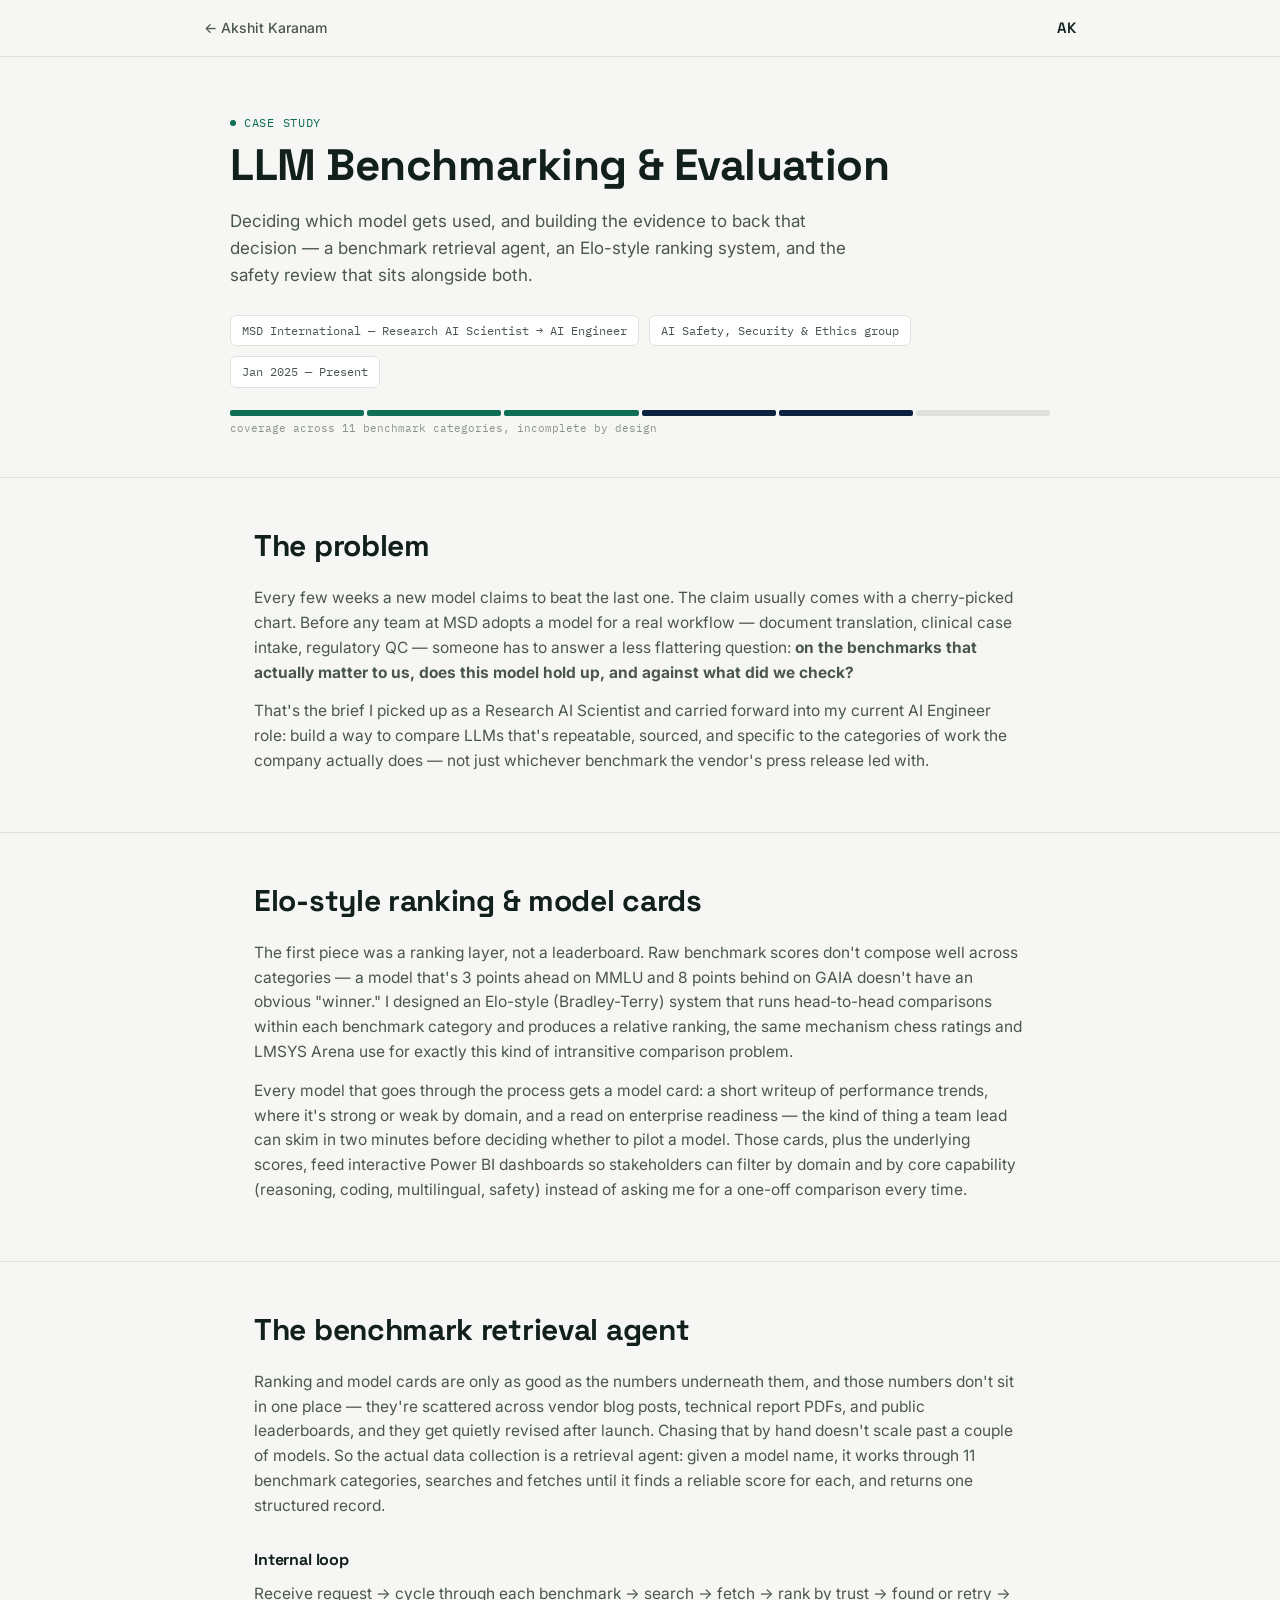
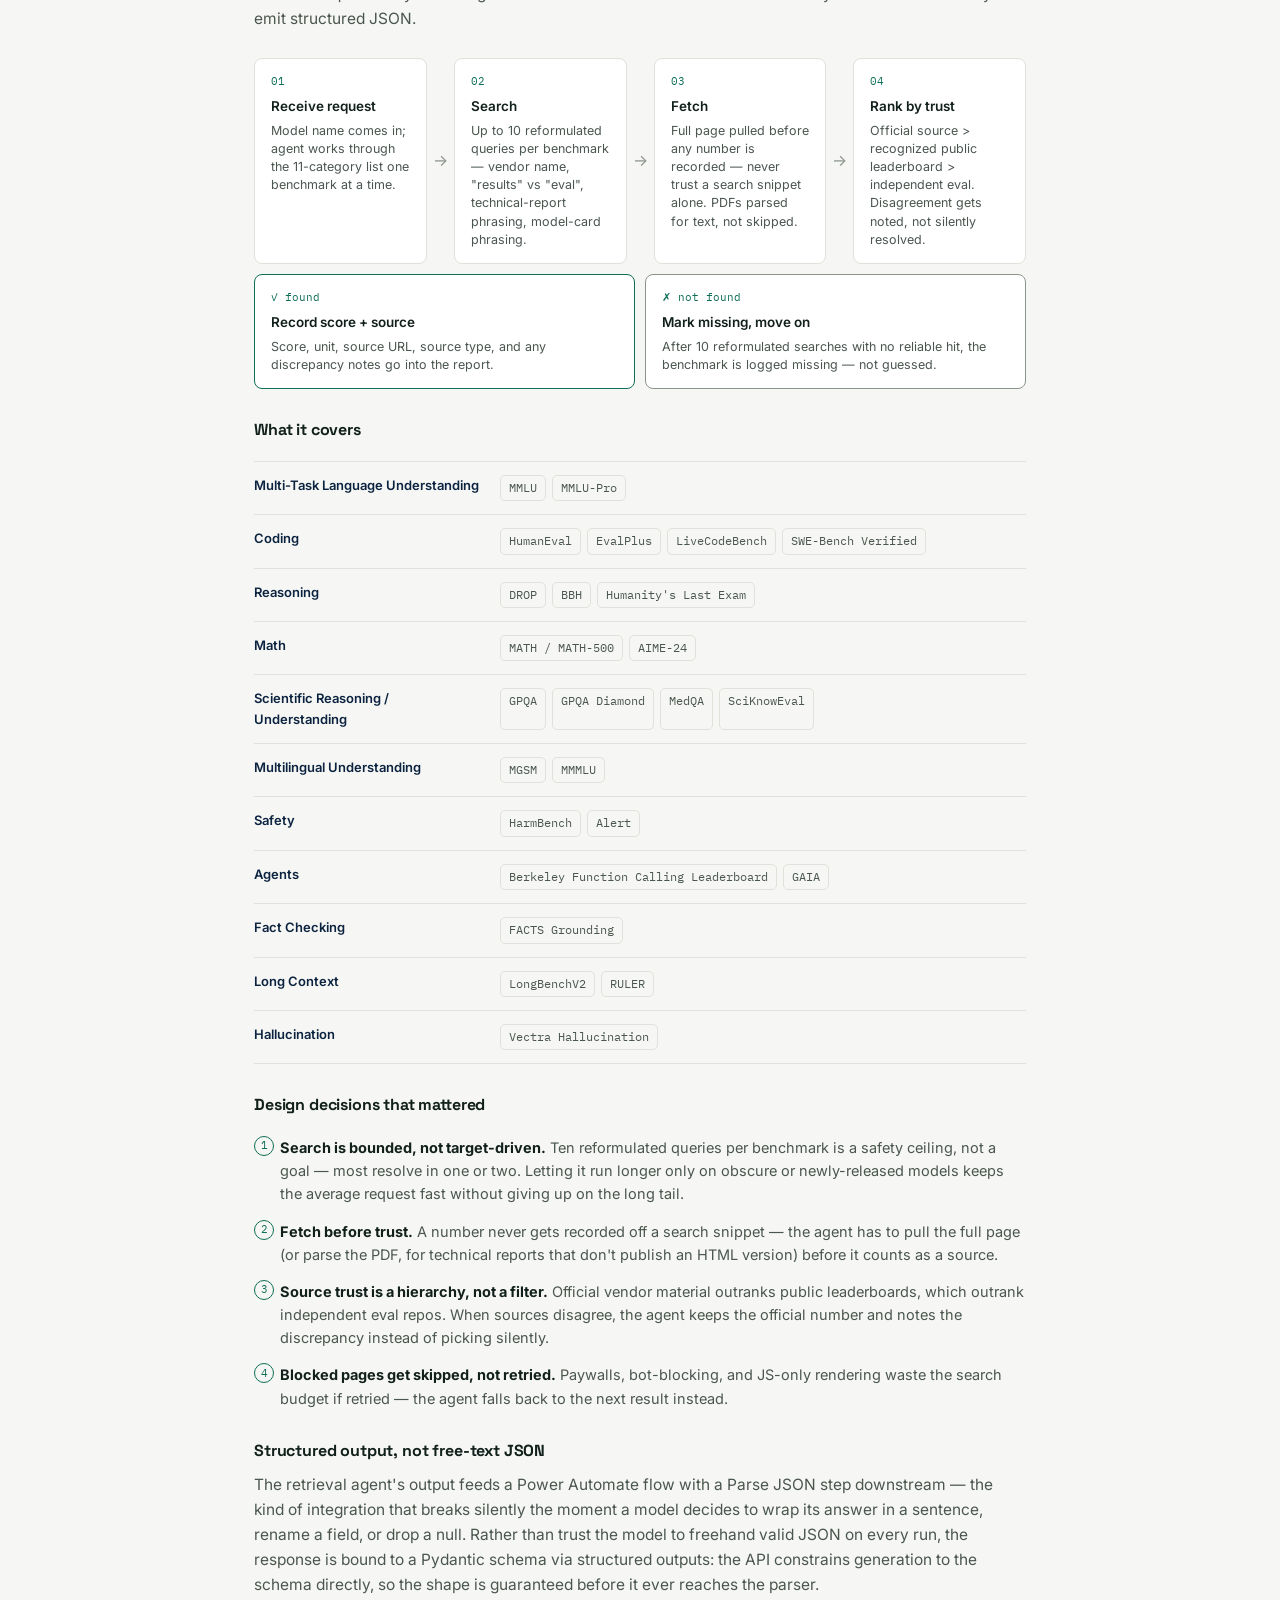
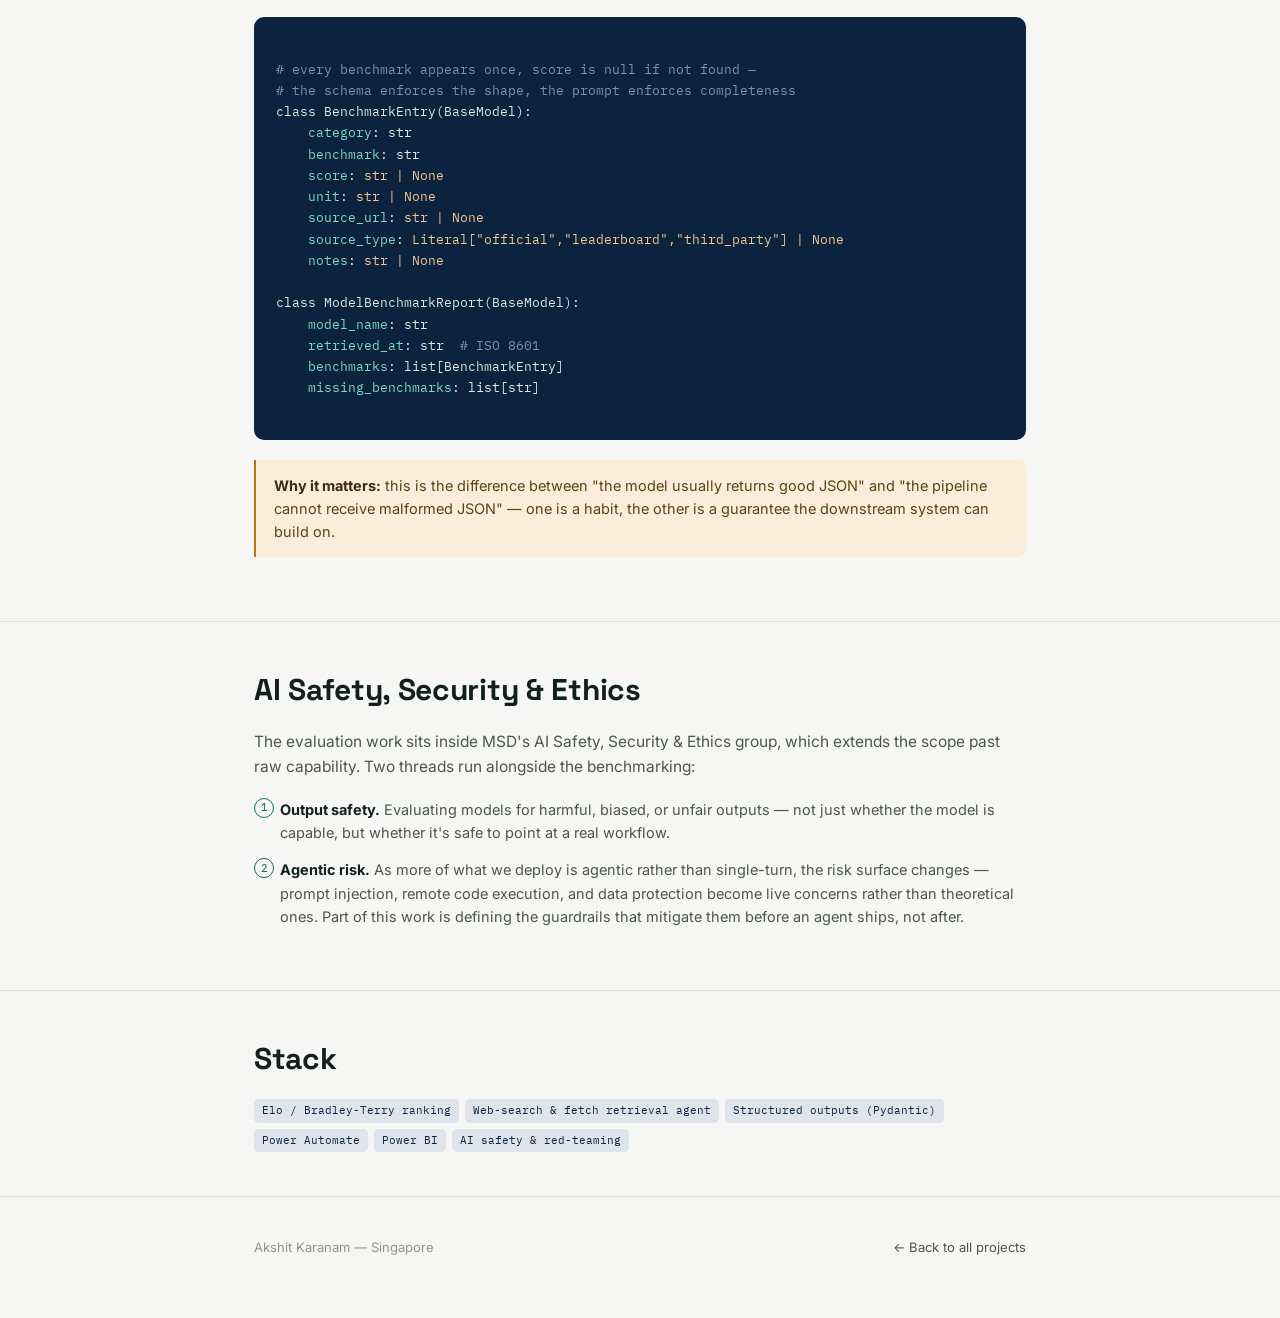
==== projects/llm-benchmarking-evaluation.html @ f37cf17a "Add portfolio site with modular CSS structure Split shared/page-specific styles into css/base.css, c" ====
<!DOCTYPE html>
<html lang="en">
<head>
<meta charset="UTF-8">
<meta name="viewport" content="width=device-width, initial-scale=1.0">
<title>LLM Benchmarking &amp; Evaluation — Akshit Karanam</title>
<link rel="preconnect" href="https://fonts.googleapis.com">
<link rel="preconnect" href="https://fonts.gstatic.com" crossorigin>
<link href="https://fonts.googleapis.com/css2?family=Space+Grotesk:wght@400;500;600;700&family=Inter:wght@400;500;600&family=IBM+Plex+Mono:wght@400;500&display=swap" rel="stylesheet">
<link rel="stylesheet" href="../css/base.css">
<link rel="stylesheet" href="../css/project.css">
</head>
<body>

<nav>
  <div class="wrap">
    <a class="back" href="../index.html#projects">← Akshit Karanam</a>
    <a class="brand" href="../index.html">AK</a>
  </div>
</nav>

<header class="hero wrap">
  <div class="kicker"><span class="dot"></span>Case Study</div>
  <h1 class="title">LLM Benchmarking &amp; Evaluation</h1>
  <p class="dek">Deciding which model gets used, and building the evidence to back that decision — a benchmark retrieval agent, an Elo-style ranking system, and the safety review that sits alongside both.</p>
  <div class="meta-row">
    <span class="chip">MSD International — Research AI Scientist → AI Engineer</span>
    <span class="chip">AI Safety, Security &amp; Ethics group</span>
    <span class="chip">Jan 2025 — Present</span>
  </div>
  <div class="cov"><span class="f-teal"></span><span class="f-teal"></span><span class="f-teal"></span><span class="f-navy"></span><span class="f-navy"></span><span></span></div>
  <div class="cov-label">coverage across 11 benchmark categories, incomplete by design</div>
</header>

<article>

<section id="problem">
  <div class="wrap">
    <h2 class="section-title">The problem</h2>
    <p class="lede">Every few weeks a new model claims to beat the last one. The claim usually comes with a cherry-picked chart. Before any team at MSD adopts a model for a real workflow — document translation, clinical case intake, regulatory QC — someone has to answer a less flattering question: <b>on the benchmarks that actually matter to us, does this model hold up, and against what did we check?</b></p>
    <p class="lede">That's the brief I picked up as a Research AI Scientist and carried forward into my current AI Engineer role: build a way to compare LLMs that's repeatable, sourced, and specific to the categories of work the company actually does — not just whichever benchmark the vendor's press release led with.</p>
  </div>
</section>

<section id="ranking">
  <div class="wrap">
    <h2 class="section-title">Elo-style ranking &amp; model cards</h2>
    <p class="lede">The first piece was a ranking layer, not a leaderboard. Raw benchmark scores don't compose well across categories — a model that's 3 points ahead on MMLU and 8 points behind on GAIA doesn't have an obvious "winner." I designed an Elo-style (Bradley-Terry) system that runs head-to-head comparisons within each benchmark category and produces a relative ranking, the same mechanism chess ratings and LMSYS Arena use for exactly this kind of intransitive comparison problem.</p>
    <p class="lede">Every model that goes through the process gets a model card: a short writeup of performance trends, where it's strong or weak by domain, and a read on enterprise readiness — the kind of thing a team lead can skim in two minutes before deciding whether to pilot a model. Those cards, plus the underlying scores, feed interactive Power BI dashboards so stakeholders can filter by domain and by core capability (reasoning, coding, multilingual, safety) instead of asking me for a one-off comparison every time.</p>
  </div>
</section>

<section id="agent">
  <div class="wrap">
    <h2 class="section-title">The benchmark retrieval agent</h2>
    <p class="lede">Ranking and model cards are only as good as the numbers underneath them, and those numbers don't sit in one place — they're scattered across vendor blog posts, technical report PDFs, and public leaderboards, and they get quietly revised after launch. Chasing that by hand doesn't scale past a couple of models. So the actual data collection is a retrieval agent: given a model name, it works through 11 benchmark categories, searches and fetches until it finds a reliable score for each, and returns one structured record.</p>

    <h3 class="sub">Internal loop</h3>
    <p class="lede" style="margin-bottom:0;">Receive request → cycle through each benchmark → search → fetch → rank by trust → found or retry → emit structured JSON.</p>
    <div class="loop">
      <div class="loop-step">
        <div class="n">01</div>
        <div class="t">Receive request</div>
        <div class="d">Model name comes in; agent works through the 11-category list one benchmark at a time.</div>
      </div>
      <div class="loop-arrow">→</div>
      <div class="loop-step">
        <div class="n">02</div>
        <div class="t">Search</div>
        <div class="d">Up to 10 reformulated queries per benchmark — vendor name, "results" vs "eval", technical-report phrasing, model-card phrasing.</div>
      </div>
      <div class="loop-arrow">→</div>
      <div class="loop-step">
        <div class="n">03</div>
        <div class="t">Fetch</div>
        <div class="d">Full page pulled before any number is recorded — never trust a search snippet alone. PDFs parsed for text, not skipped.</div>
      </div>
      <div class="loop-arrow">→</div>
      <div class="loop-step">
        <div class="n">04</div>
        <div class="t">Rank by trust</div>
        <div class="d">Official source &gt; recognized public leaderboard &gt; independent eval. Disagreement gets noted, not silently resolved.</div>
      </div>
    </div>
    <div class="loop-branch">
      <div class="loop-step branch-yes">
        <div class="n">✓ found</div>
        <div class="t">Record score + source</div>
        <div class="d">Score, unit, source URL, source type, and any discrepancy notes go into the report.</div>
      </div>
      <div class="loop-step branch-no">
        <div class="n">✗ not found</div>
        <div class="t">Mark missing, move on</div>
        <div class="d">After 10 reformulated searches with no reliable hit, the benchmark is logged missing — not guessed.</div>
      </div>
    </div>

    <h3 class="sub">What it covers</h3>
    <div class="bench-grid">
      <div class="bench-row">
        <div class="bench-cat">Multi-Task Language Understanding</div>
        <div class="bench-items"><span class="bench-tag">MMLU</span><span class="bench-tag">MMLU-Pro</span></div>
      </div>
      <div class="bench-row">
        <div class="bench-cat">Coding</div>
        <div class="bench-items"><span class="bench-tag">HumanEval</span><span class="bench-tag">EvalPlus</span><span class="bench-tag">LiveCodeBench</span><span class="bench-tag">SWE-Bench Verified</span></div>
      </div>
      <div class="bench-row">
        <div class="bench-cat">Reasoning</div>
        <div class="bench-items"><span class="bench-tag">DROP</span><span class="bench-tag">BBH</span><span class="bench-tag">Humanity's Last Exam</span></div>
      </div>
      <div class="bench-row">
        <div class="bench-cat">Math</div>
        <div class="bench-items"><span class="bench-tag">MATH / MATH-500</span><span class="bench-tag">AIME-24</span></div>
      </div>
      <div class="bench-row">
        <div class="bench-cat">Scientific Reasoning / Understanding</div>
        <div class="bench-items"><span class="bench-tag">GPQA</span><span class="bench-tag">GPQA Diamond</span><span class="bench-tag">MedQA</span><span class="bench-tag">SciKnowEval</span></div>
      </div>
      <div class="bench-row">
        <div class="bench-cat">Multilingual Understanding</div>
        <div class="bench-items"><span class="bench-tag">MGSM</span><span class="bench-tag">MMMLU</span></div>
      </div>
      <div class="bench-row">
        <div class="bench-cat">Safety</div>
        <div class="bench-items"><span class="bench-tag">HarmBench</span><span class="bench-tag">Alert</span></div>
      </div>
      <div class="bench-row">
        <div class="bench-cat">Agents</div>
        <div class="bench-items"><span class="bench-tag">Berkeley Function Calling Leaderboard</span><span class="bench-tag">GAIA</span></div>
      </div>
      <div class="bench-row">
        <div class="bench-cat">Fact Checking</div>
        <div class="bench-items"><span class="bench-tag">FACTS Grounding</span></div>
      </div>
      <div class="bench-row">
        <div class="bench-cat">Long Context</div>
        <div class="bench-items"><span class="bench-tag">LongBenchV2</span><span class="bench-tag">RULER</span></div>
      </div>
      <div class="bench-row">
        <div class="bench-cat">Hallucination</div>
        <div class="bench-items"><span class="bench-tag">Vectra Hallucination</span></div>
      </div>
    </div>

    <h3 class="sub">Design decisions that mattered</h3>
    <ol class="rule-list">
      <li data-n="1"><b>Search is bounded, not target-driven.</b> Ten reformulated queries per benchmark is a safety ceiling, not a goal — most resolve in one or two. Letting it run longer only on obscure or newly-released models keeps the average request fast without giving up on the long tail.</li>
      <li data-n="2"><b>Fetch before trust.</b> A number never gets recorded off a search snippet — the agent has to pull the full page (or parse the PDF, for technical reports that don't publish an HTML version) before it counts as a source.</li>
      <li data-n="3"><b>Source trust is a hierarchy, not a filter.</b> Official vendor material outranks public leaderboards, which outrank independent eval repos. When sources disagree, the agent keeps the official number and notes the discrepancy instead of picking silently.</li>
      <li data-n="4"><b>Blocked pages get skipped, not retried.</b> Paywalls, bot-blocking, and JS-only rendering waste the search budget if retried — the agent falls back to the next result instead.</li>
    </ol>

    <h3 class="sub">Structured output, not free-text JSON</h3>
    <p class="lede">The retrieval agent's output feeds a Power Automate flow with a Parse JSON step downstream — the kind of integration that breaks silently the moment a model decides to wrap its answer in a sentence, rename a field, or drop a null. Rather than trust the model to freehand valid JSON on every run, the response is bound to a Pydantic schema via structured outputs: the API constrains generation to the schema directly, so the shape is guaranteed before it ever reaches the parser.</p>
    <div class="code-panel">
<span class="cmt"># every benchmark appears once, score is null if not found —</span>
<span class="cmt"># the schema enforces the shape, the prompt enforces completeness</span>
class BenchmarkEntry(BaseModel):
    <span class="key">category</span>: str
    <span class="key">benchmark</span>: str
    <span class="key">score</span>: <span class="str">str | None</span>
    <span class="key">unit</span>: <span class="str">str | None</span>
    <span class="key">source_url</span>: <span class="str">str | None</span>
    <span class="key">source_type</span>: <span class="str">Literal["official","leaderboard","third_party"] | None</span>
    <span class="key">notes</span>: <span class="str">str | None</span>

class ModelBenchmarkReport(BaseModel):
    <span class="key">model_name</span>: str
    <span class="key">retrieved_at</span>: str  <span class="cmt"># ISO 8601</span>
    <span class="key">benchmarks</span>: list[BenchmarkEntry]
    <span class="key">missing_benchmarks</span>: list[str]
    </div>
    <div class="callout"><b>Why it matters:</b> this is the difference between "the model usually returns good JSON" and "the pipeline cannot receive malformed JSON" — one is a habit, the other is a guarantee the downstream system can build on.</div>
  </div>
</section>

<section id="safety">
  <div class="wrap">
    <h2 class="section-title">AI Safety, Security &amp; Ethics</h2>
    <p class="lede">The evaluation work sits inside MSD's AI Safety, Security &amp; Ethics group, which extends the scope past raw capability. Two threads run alongside the benchmarking:</p>
    <ol class="rule-list">
      <li data-n="1"><b>Output safety.</b> Evaluating models for harmful, biased, or unfair outputs — not just whether the model is capable, but whether it's safe to point at a real workflow.</li>
      <li data-n="2"><b>Agentic risk.</b> As more of what we deploy is agentic rather than single-turn, the risk surface changes — prompt injection, remote code execution, and data protection become live concerns rather than theoretical ones. Part of this work is defining the guardrails that mitigate them before an agent ships, not after.</li>
    </ol>
  </div>
</section>

<section id="stack">
  <div class="wrap">
    <h2 class="section-title">Stack</h2>
    <div class="tag-row">
      <span class="tag">Elo / Bradley-Terry ranking</span>
      <span class="tag">Web-search &amp; fetch retrieval agent</span>
      <span class="tag">Structured outputs (Pydantic)</span>
      <span class="tag">Power Automate</span>
      <span class="tag">Power BI</span>
      <span class="tag">AI safety &amp; red-teaming</span>
    </div>
  </div>
</section>

</article>

<footer>
  <div class="wrap">
    <p>Akshit Karanam — Singapore</p>
    <a href="../index.html#projects">← Back to all projects</a>
  </div>
</footer>

</body>
</html>
---- css/base.css ----
/* Design tokens + primitives shared by every page. Page-specific layout
   (hero, timeline, project sections, etc.) lives in home.css / project.css. */

:root{
  --bg:#F6F7F4;
  --surface:#FFFFFF;
  --ink:#12201C;
  --ink-soft:#4B564F;
  --ink-faint:#8B948C;
  --line:#DEE2DA;
  --teal:#0F6E56;
  --teal-dim:#E1F5EE;
  --navy:#0C2340;
  --navy-dim:#DDE4EC;
  --amber:#BA7517;
  --amber-dim:#FAEEDA;
  --coral:#D85A30;
  --radius:10px;
  --maxw:920px;
}

*{box-sizing:border-box;}
html{scroll-behavior:smooth;}
body{
  margin:0;
  background:var(--bg);
  color:var(--ink);
  font-family:'Inter',sans-serif;
  font-size:16px;
  line-height:1.6;
  -webkit-font-smoothing:antialiased;
}
a{color:var(--teal);}
h1,h2,h3{font-family:'Space Grotesk',sans-serif;margin:0;letter-spacing:-0.01em;}
.mono{font-family:'IBM Plex Mono',monospace;}
.wrap{max-width:var(--maxw);margin:0 auto;padding:0 24px;}

/* NAV (shared chrome; page-specific nav content sits in home.css/project.css) */
nav{
  position:sticky;top:0;z-index:20;
  background:rgba(246,247,244,0.88);
  backdrop-filter:blur(8px);
  border-bottom:1px solid var(--line);
}
nav .wrap{display:flex;align-items:center;justify-content:space-between;height:56px;}
nav .brand{font-family:'Space Grotesk';font-weight:600;font-size:15px;text-decoration:none;color:var(--ink);}

.chip{
  font-family:'IBM Plex Mono';font-size:12px;color:var(--ink-soft);
  border:1px solid var(--line);padding:5px 11px;border-radius:6px;background:var(--surface);
}

/* SIGNATURE: coverage bar, used on the home project cards and case-study heroes */
.cov{display:flex;gap:3px;margin:14px 0 4px;}
.cov span{height:6px;flex:1;border-radius:2px;background:var(--line);}
.cov span.f-teal{background:var(--teal);}
.cov span.f-navy{background:var(--navy);}
.cov span.f-amber{background:var(--amber);}
.cov-label{font-family:'IBM Plex Mono';font-size:11px;color:var(--ink-faint);}

.kicker{
  font-family:'IBM Plex Mono';font-size:12px;color:var(--teal);
  text-transform:uppercase;letter-spacing:0.06em;margin-bottom:10px;
  display:flex;align-items:center;gap:8px;
}
.kicker .dot{width:6px;height:6px;border-radius:50%;background:var(--teal);}

section{padding:64px 0;border-top:1px solid var(--line);scroll-margin-top:70px;}
h2.section-title{font-size:clamp(24px,3.4vw,30px);margin-bottom:28px;}

.tag-row{display:flex;flex-wrap:wrap;gap:6px;margin-top:16px;}
.tag{
  font-family:'IBM Plex Mono';font-size:11px;color:var(--navy);background:var(--navy-dim);
  padding:3px 8px;border-radius:5px;
}

footer{padding:40px 0 60px;}
footer .wrap{display:flex;justify-content:space-between;align-items:center;flex-wrap:wrap;gap:12px;}
footer p{color:var(--ink-faint);font-size:13px;margin:0;}
footer a{color:var(--ink-soft);text-decoration:none;font-size:13px;}
footer a:hover{color:var(--teal);}
---- css/project.css ----
/* Case-study pages (projects/*.html) only. Shared tokens/primitives
   (nav chrome, .cov, .kicker, .tag, section, footer) live in base.css. */

:root{ --maxw:820px; }

nav .wrap{max-width:920px;}
nav .back{
  display:inline-flex;align-items:center;gap:6px;
  color:var(--ink-soft);text-decoration:none;font-size:14px;font-weight:500;
}
nav .back:hover{color:var(--teal);}

/* HERO */
header.hero{padding:56px 0 40px;}
h1.title{font-size:clamp(30px,5vw,44px);font-weight:700;line-height:1.08;}
.dek{max-width:640px;font-size:17px;color:var(--ink-soft);margin-top:18px;}
.meta-row{display:flex;flex-wrap:wrap;gap:10px;margin-top:26px;}
.cov{margin:22px 0 4px;}

article section{padding:44px 0;}
article h2.section-title{margin-bottom:16px;}
.lede{font-size:15.5px;color:var(--ink-soft);margin:0 0 14px;}
h3.sub{font-size:16px;margin:28px 0 10px;}
h3.sub:first-child{margin-top:0;}

/* PULLQUOTE / CALLOUT */
.callout{
  border-left:2px solid var(--amber);background:var(--amber-dim);
  padding:14px 18px;border-radius:0 8px 8px 0;margin:20px 0;
  font-size:14.5px;color:#5c4213;
}
.callout b{color:#3d2c0d;}

/* LOOP DIAGRAM */
.loop{
  display:flex;flex-wrap:wrap;gap:0;align-items:stretch;margin:26px 0 8px;
}
.loop-step{
  background:var(--surface);border:1px solid var(--line);border-radius:8px;
  padding:14px 16px;flex:1 1 150px;min-width:150px;
}
.loop-step .n{
  font-family:'IBM Plex Mono';font-size:11px;color:var(--teal);margin-bottom:6px;
}
.loop-step .t{font-size:13.5px;font-weight:600;}
.loop-step .d{font-size:12.5px;color:var(--ink-soft);margin-top:4px;line-height:1.45;}
.loop-arrow{
  display:flex;align-items:center;justify-content:center;
  color:var(--ink-faint);font-size:16px;padding:0 6px;flex:0 0 auto;
}
@media (max-width:640px){
  .loop{flex-direction:column;}
  .loop-arrow{transform:rotate(90deg);padding:4px 0;}
}
.loop-branch{
  display:flex;gap:10px;margin-top:10px;
}
.loop-branch .loop-step{flex:1;}
.loop-step.branch-yes{border-color:var(--teal);}
.loop-step.branch-no{border-color:var(--ink-faint);}

/* BENCHMARK TABLE */
.bench-grid{display:grid;grid-template-columns:1fr;gap:0;margin-top:18px;border-top:1px solid var(--line);}
.bench-row{
  display:grid;grid-template-columns:230px 1fr;gap:16px;padding:13px 0;border-bottom:1px solid var(--line);
}
@media (max-width:600px){ .bench-row{grid-template-columns:1fr;gap:6px;} }
.bench-cat{font-size:13px;font-weight:600;color:var(--navy);}
.bench-items{display:flex;flex-wrap:wrap;gap:6px;}
.bench-tag{
  font-family:'IBM Plex Mono';font-size:11.5px;color:var(--ink-soft);
  background:var(--bg);border:1px solid var(--line);padding:3px 8px;border-radius:5px;
}

/* CODE PANEL */
.code-panel{
  background:var(--navy);color:#DCE8E0;border-radius:10px;padding:20px 22px;
  font-family:'IBM Plex Mono',monospace;font-size:12.5px;line-height:1.7;
  overflow-x:auto;margin:20px 0;
  white-space:pre;
}
.code-panel .cmt{color:#7C93A8;}
.code-panel .key{color:#7FD9BE;}
.code-panel .str{color:#F2C78A;}
.code-label{
  font-family:'IBM Plex Mono';font-size:11px;color:var(--ink-faint);
  text-transform:uppercase;letter-spacing:0.05em;margin-bottom:8px;
}

/* RULE LIST */
.rule-list{list-style:none;margin:18px 0;padding:0;display:flex;flex-direction:column;gap:14px;}
.rule-list li{padding-left:26px;position:relative;font-size:14.5px;color:var(--ink-soft);}
.rule-list li::before{
  content:attr(data-n);position:absolute;left:0;top:0;
  font-family:'IBM Plex Mono';font-size:11px;color:var(--teal);
  width:18px;height:18px;border:1px solid var(--teal);border-radius:50%;
  display:flex;align-items:center;justify-content:center;
}
.rule-list b{color:var(--ink);}

footer{border-top:1px solid var(--line);}
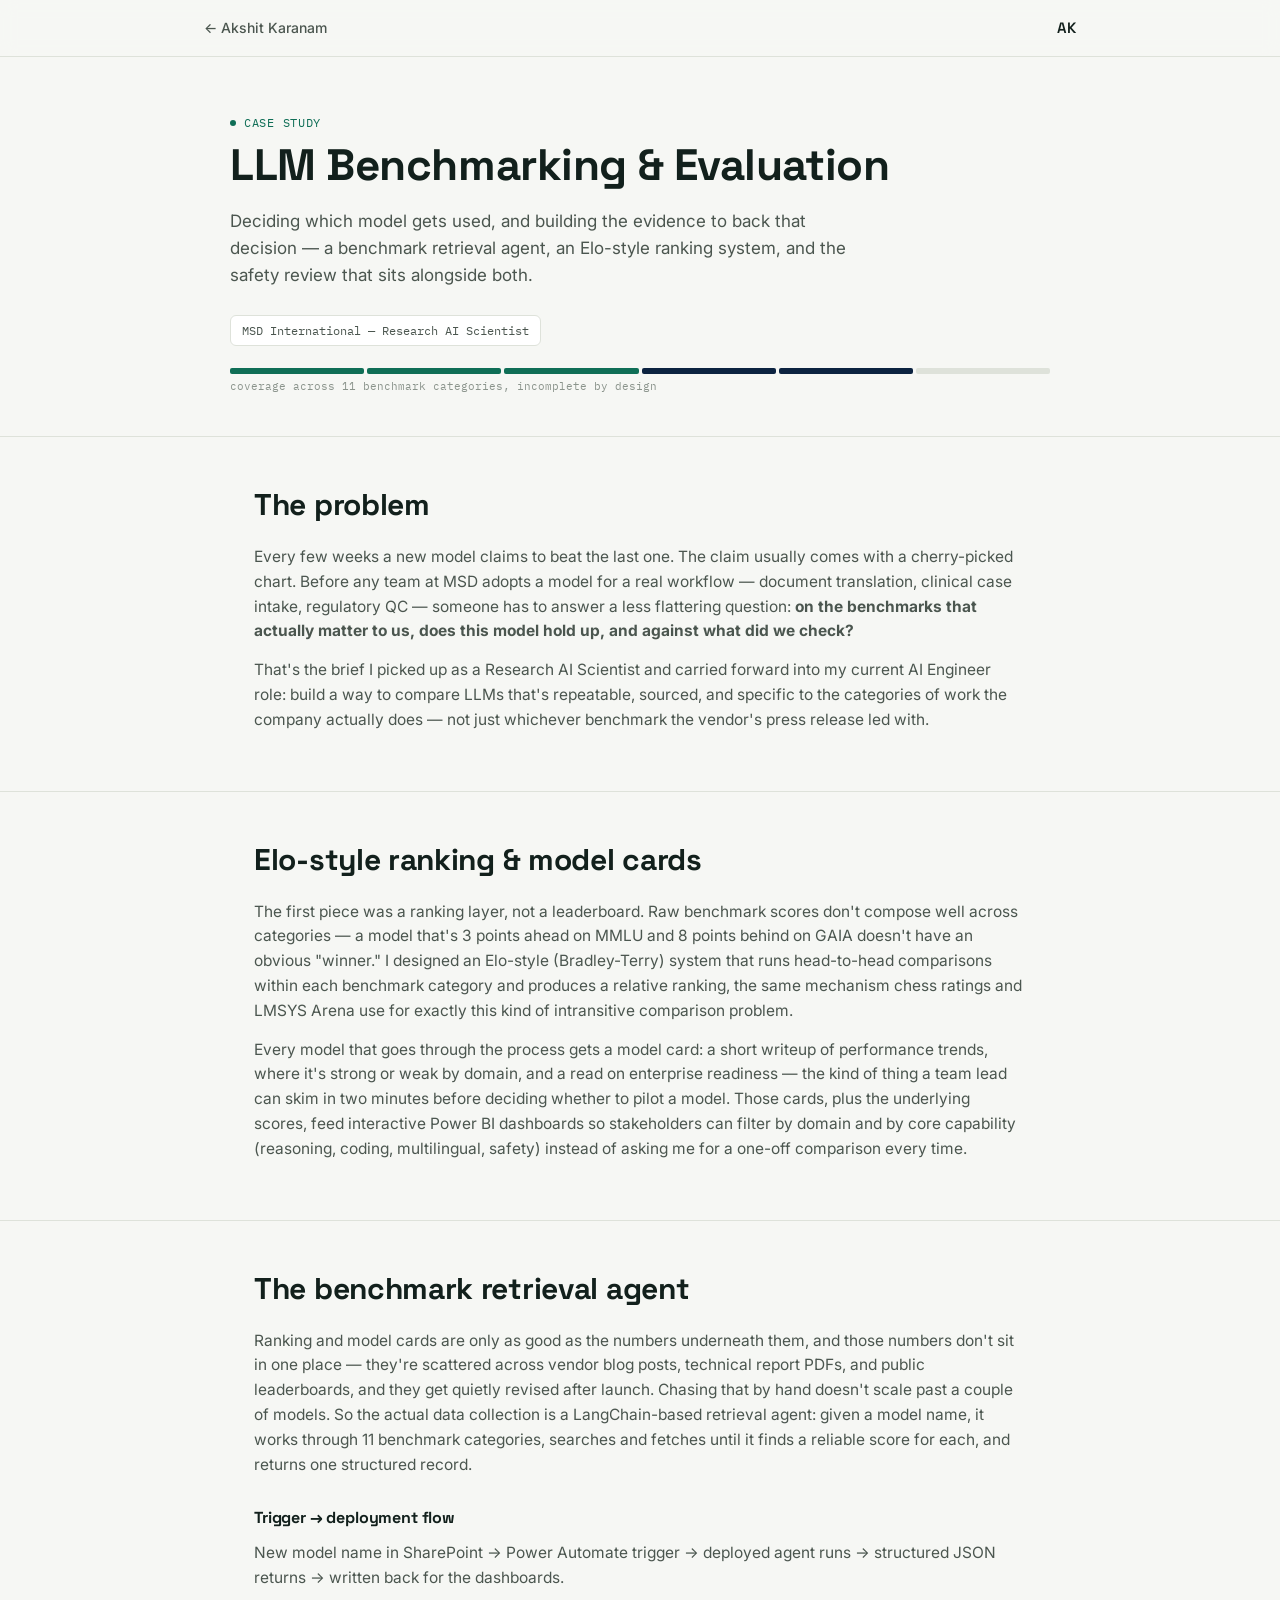
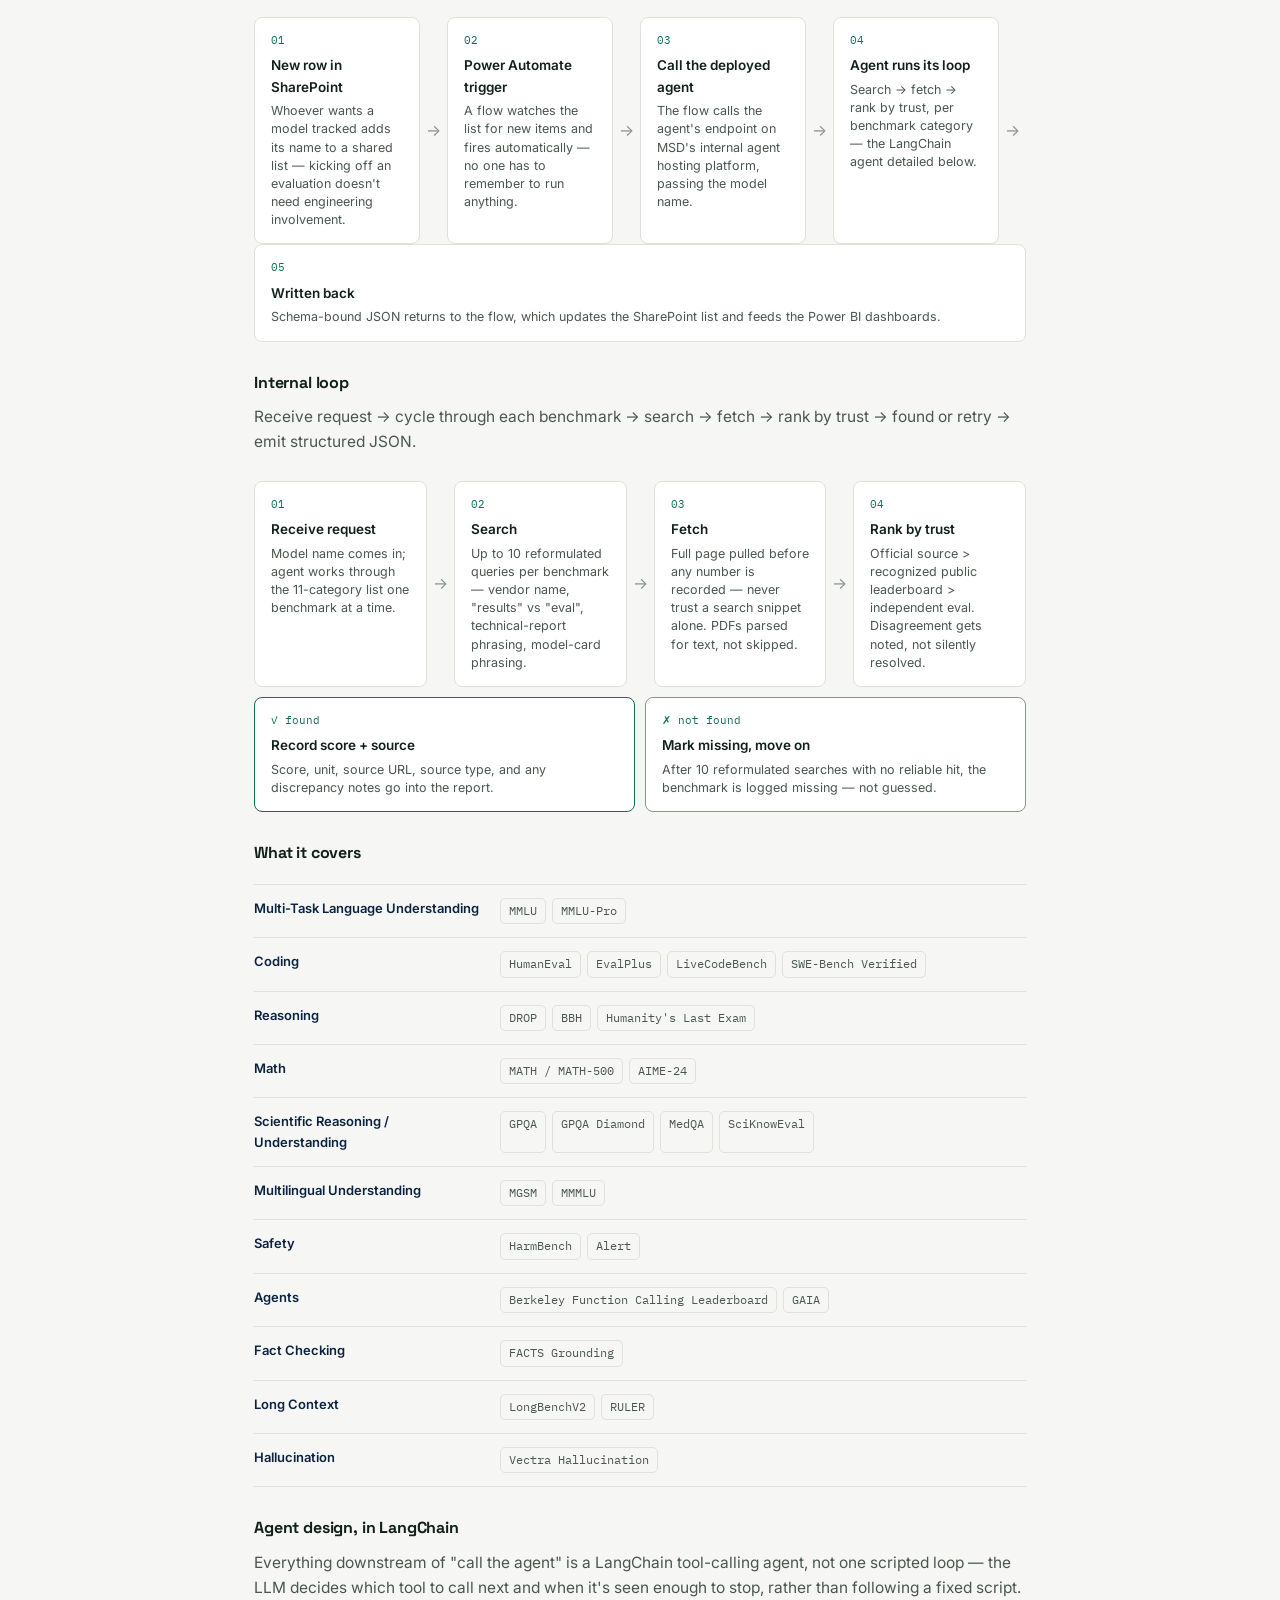
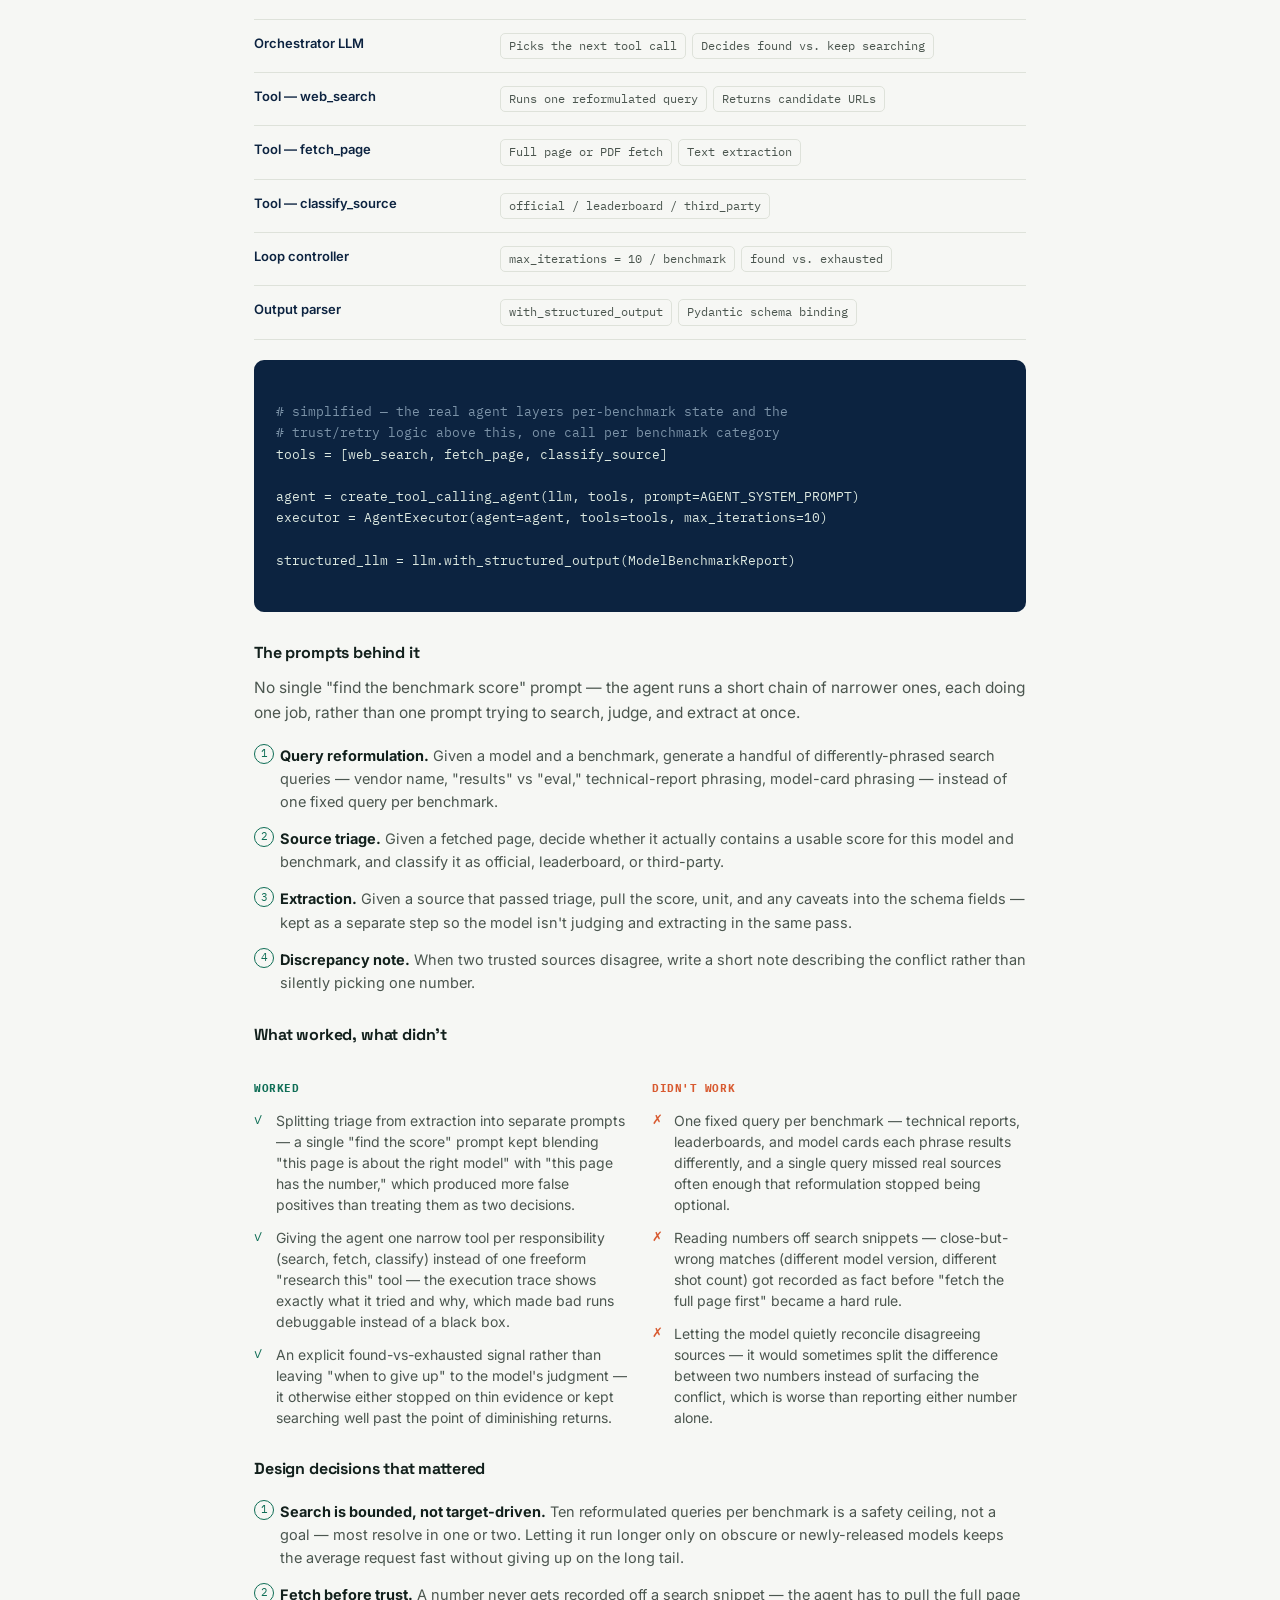
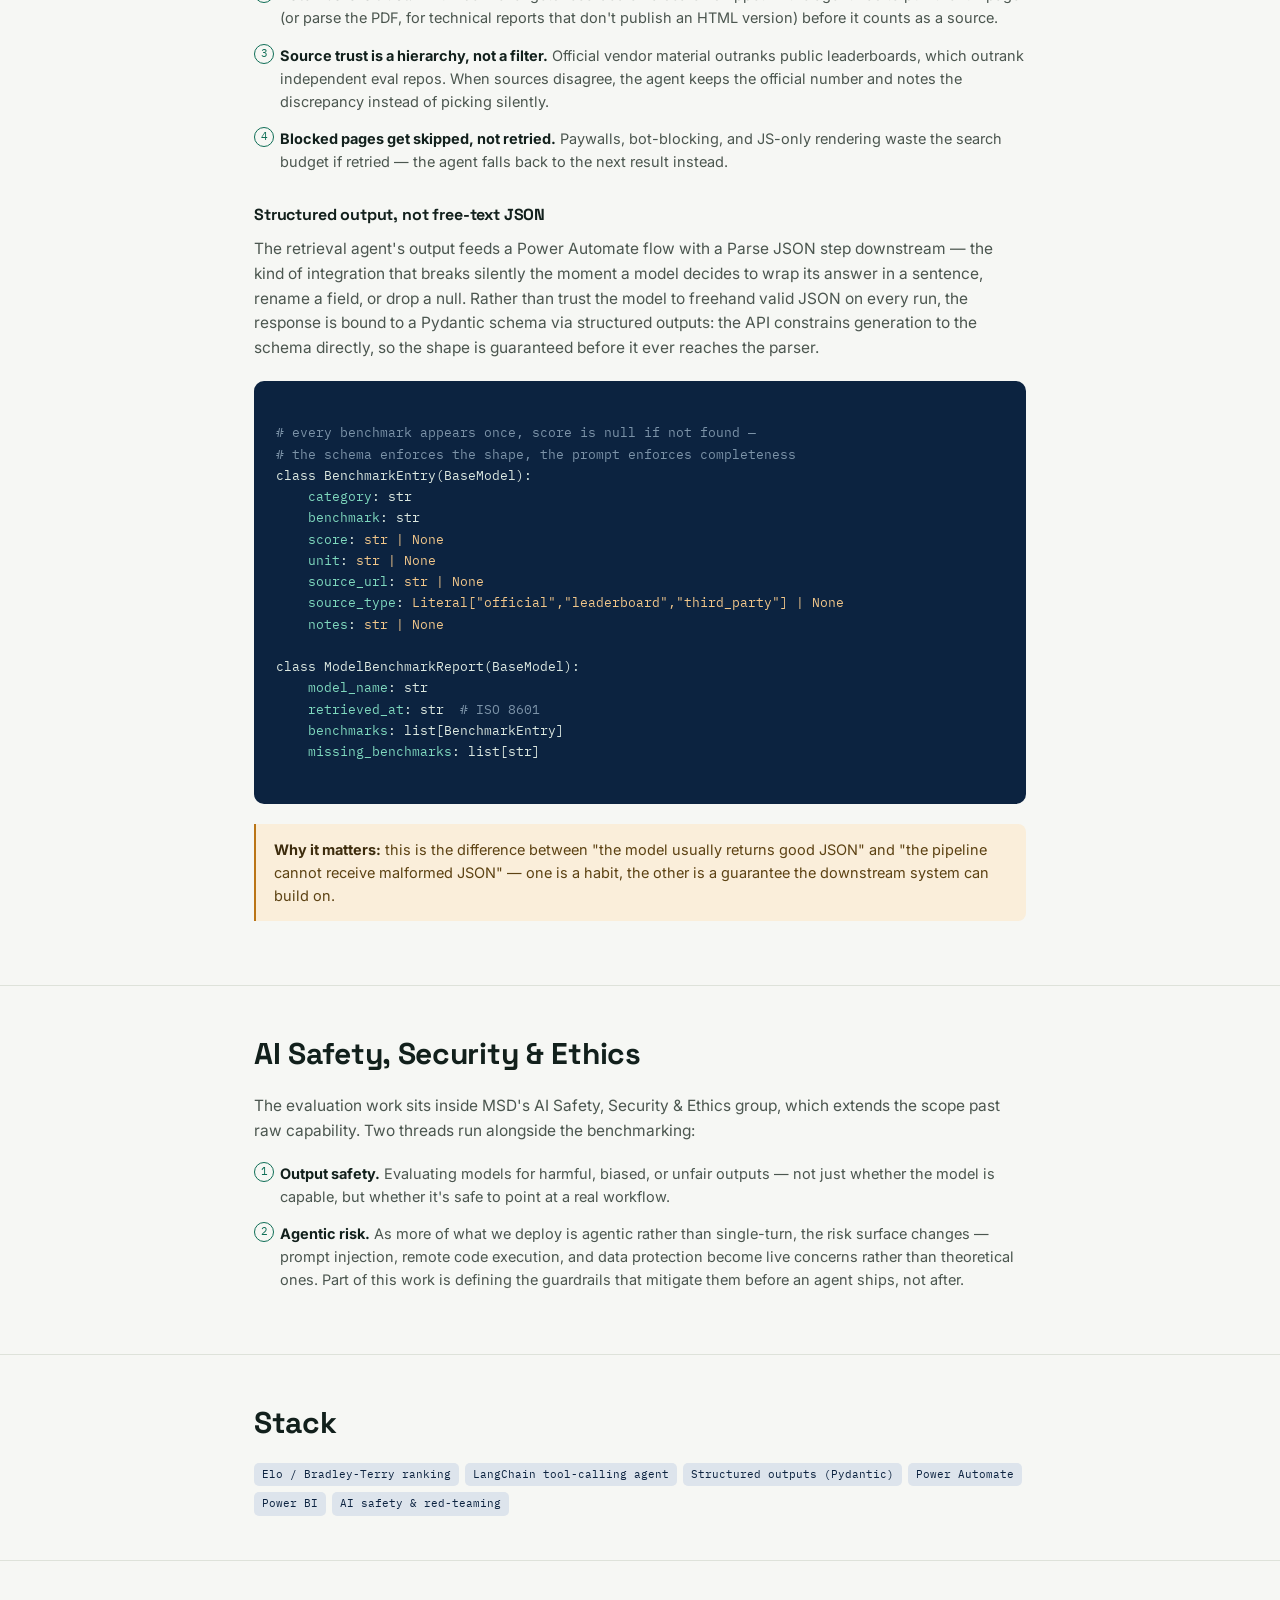
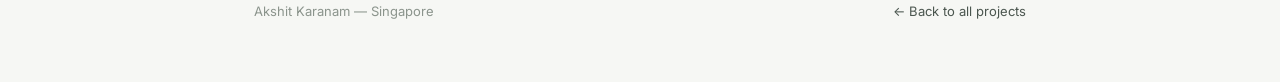
==== commit 543f69fb: "enahnced llm eval" ====
--- a/projects/llm-benchmarking-evaluation.html
+++ b/projects/llm-benchmarking-evaluation.html
@@ -24,9 +24,7 @@
   <h1 class="title">LLM Benchmarking &amp; Evaluation</h1>
   <p class="dek">Deciding which model gets used, and building the evidence to back that decision — a benchmark retrieval agent, an Elo-style ranking system, and the safety review that sits alongside both.</p>
   <div class="meta-row">
-    <span class="chip">MSD International — Research AI Scientist → AI Engineer</span>
-    <span class="chip">AI Safety, Security &amp; Ethics group</span>
-    <span class="chip">Jan 2025 — Present</span>
+    <span class="chip">MSD International — Research AI Scientist</span>
   </div>
   <div class="cov"><span class="f-teal"></span><span class="f-teal"></span><span class="f-teal"></span><span class="f-navy"></span><span class="f-navy"></span><span></span></div>
   <div class="cov-label">coverage across 11 benchmark categories, incomplete by design</div>
@@ -53,7 +51,41 @@
 <section id="agent">
   <div class="wrap">
     <h2 class="section-title">The benchmark retrieval agent</h2>
-    <p class="lede">Ranking and model cards are only as good as the numbers underneath them, and those numbers don't sit in one place — they're scattered across vendor blog posts, technical report PDFs, and public leaderboards, and they get quietly revised after launch. Chasing that by hand doesn't scale past a couple of models. So the actual data collection is a retrieval agent: given a model name, it works through 11 benchmark categories, searches and fetches until it finds a reliable score for each, and returns one structured record.</p>
+    <p class="lede">Ranking and model cards are only as good as the numbers underneath them, and those numbers don't sit in one place — they're scattered across vendor blog posts, technical report PDFs, and public leaderboards, and they get quietly revised after launch. Chasing that by hand doesn't scale past a couple of models. So the actual data collection is a LangChain-based retrieval agent: given a model name, it works through 11 benchmark categories, searches and fetches until it finds a reliable score for each, and returns one structured record.</p>
+
+    <h3 class="sub">Trigger → deployment flow</h3>
+    <p class="lede" style="margin-bottom:0;">New model name in SharePoint → Power Automate trigger → deployed agent runs → structured JSON returns → written back for the dashboards.</p>
+    <div class="loop">
+      <div class="loop-step">
+        <div class="n">01</div>
+        <div class="t">New row in SharePoint</div>
+        <div class="d">Whoever wants a model tracked adds its name to a shared list — kicking off an evaluation doesn't need engineering involvement.</div>
+      </div>
+      <div class="loop-arrow">→</div>
+      <div class="loop-step">
+        <div class="n">02</div>
+        <div class="t">Power Automate trigger</div>
+        <div class="d">A flow watches the list for new items and fires automatically — no one has to remember to run anything.</div>
+      </div>
+      <div class="loop-arrow">→</div>
+      <div class="loop-step">
+        <div class="n">03</div>
+        <div class="t">Call the deployed agent</div>
+        <div class="d">The flow calls the agent's endpoint on MSD's internal agent hosting platform, passing the model name.</div>
+      </div>
+      <div class="loop-arrow">→</div>
+      <div class="loop-step">
+        <div class="n">04</div>
+        <div class="t">Agent runs its loop</div>
+        <div class="d">Search → fetch → rank by trust, per benchmark category — the LangChain agent detailed below.</div>
+      </div>
+      <div class="loop-arrow">→</div>
+      <div class="loop-step">
+        <div class="n">05</div>
+        <div class="t">Written back</div>
+        <div class="d">Schema-bound JSON returns to the flow, which updates the SharePoint list and feeds the Power BI dashboards.</div>
+      </div>
+    </div>
 
     <h3 class="sub">Internal loop</h3>
     <p class="lede" style="margin-bottom:0;">Receive request → cycle through each benchmark → search → fetch → rank by trust → found or retry → emit structured JSON.</p>
@@ -140,6 +172,74 @@
       <div class="bench-row">
         <div class="bench-cat">Hallucination</div>
         <div class="bench-items"><span class="bench-tag">Vectra Hallucination</span></div>
+      </div>
+    </div>
+
+    <h3 class="sub">Agent design, in LangChain</h3>
+    <p class="lede">Everything downstream of "call the agent" is a LangChain tool-calling agent, not one scripted loop — the LLM decides which tool to call next and when it's seen enough to stop, rather than following a fixed script.</p>
+    <div class="bench-grid">
+      <div class="bench-row">
+        <div class="bench-cat">Orchestrator LLM</div>
+        <div class="bench-items"><span class="bench-tag">Picks the next tool call</span><span class="bench-tag">Decides found vs. keep searching</span></div>
+      </div>
+      <div class="bench-row">
+        <div class="bench-cat">Tool — web_search</div>
+        <div class="bench-items"><span class="bench-tag">Runs one reformulated query</span><span class="bench-tag">Returns candidate URLs</span></div>
+      </div>
+      <div class="bench-row">
+        <div class="bench-cat">Tool — fetch_page</div>
+        <div class="bench-items"><span class="bench-tag">Full page or PDF fetch</span><span class="bench-tag">Text extraction</span></div>
+      </div>
+      <div class="bench-row">
+        <div class="bench-cat">Tool — classify_source</div>
+        <div class="bench-items"><span class="bench-tag">official / leaderboard / third_party</span></div>
+      </div>
+      <div class="bench-row">
+        <div class="bench-cat">Loop controller</div>
+        <div class="bench-items"><span class="bench-tag">max_iterations = 10 / benchmark</span><span class="bench-tag">found vs. exhausted</span></div>
+      </div>
+      <div class="bench-row">
+        <div class="bench-cat">Output parser</div>
+        <div class="bench-items"><span class="bench-tag">with_structured_output</span><span class="bench-tag">Pydantic schema binding</span></div>
+      </div>
+    </div>
+    <div class="code-panel">
+<span class="cmt"># simplified — the real agent layers per-benchmark state and the</span>
+<span class="cmt"># trust/retry logic above this, one call per benchmark category</span>
+tools = [web_search, fetch_page, classify_source]
+
+agent = create_tool_calling_agent(llm, tools, prompt=AGENT_SYSTEM_PROMPT)
+executor = AgentExecutor(agent=agent, tools=tools, max_iterations=10)
+
+structured_llm = llm.with_structured_output(ModelBenchmarkReport)
+    </div>
+
+    <h3 class="sub">The prompts behind it</h3>
+    <p class="lede">No single "find the benchmark score" prompt — the agent runs a short chain of narrower ones, each doing one job, rather than one prompt trying to search, judge, and extract at once.</p>
+    <ol class="rule-list">
+      <li data-n="1"><b>Query reformulation.</b> Given a model and a benchmark, generate a handful of differently-phrased search queries — vendor name, "results" vs "eval," technical-report phrasing, model-card phrasing — instead of one fixed query per benchmark.</li>
+      <li data-n="2"><b>Source triage.</b> Given a fetched page, decide whether it actually contains a usable score for this model and benchmark, and classify it as official, leaderboard, or third-party.</li>
+      <li data-n="3"><b>Extraction.</b> Given a source that passed triage, pull the score, unit, and any caveats into the schema fields — kept as a separate step so the model isn't judging and extracting in the same pass.</li>
+      <li data-n="4"><b>Discrepancy note.</b> When two trusted sources disagree, write a short note describing the conflict rather than silently picking one number.</li>
+    </ol>
+
+    <h3 class="sub">What worked, what didn't</h3>
+    <div class="verdict-cols">
+      <div class="verdict-col worked">
+        <h4>Worked</h4>
+        <ul class="verdict-list">
+          <li>Splitting triage from extraction into separate prompts — a single "find the score" prompt kept blending "this page is about the right model" with "this page has the number," which produced more false positives than treating them as two decisions.</li>
+          <li>Giving the agent one narrow tool per responsibility (search, fetch, classify) instead of one freeform "research this" tool — the execution trace shows exactly what it tried and why, which made bad runs debuggable instead of a black box.</li>
+          <li>An explicit found-vs-exhausted signal rather than leaving "when to give up" to the model's judgment — it otherwise either stopped on thin evidence or kept searching well past the point of diminishing returns.</li>
+        </ul>
+      </div>
+      <div class="verdict-col didnt">
+        <h4>Didn't work</h4>
+        <ul class="verdict-list">
+          <li>One fixed query per benchmark — technical reports, leaderboards, and model cards each phrase results differently, and a single query missed real sources often enough that reformulation stopped being optional.</li>
+          <li>Reading numbers off search snippets — close-but-wrong matches (different model version, different shot count) got recorded as fact before "fetch the full page first" became a hard rule.</li>
+          <li>Letting the model quietly reconcile disagreeing sources — it would sometimes split the difference between two numbers instead of surfacing the conflict, which is worse than reporting either number alone.</li>
+        </ul>
       </div>
     </div>
 
@@ -191,7 +291,7 @@
     <h2 class="section-title">Stack</h2>
     <div class="tag-row">
       <span class="tag">Elo / Bradley-Terry ranking</span>
-      <span class="tag">Web-search &amp; fetch retrieval agent</span>
+      <span class="tag">LangChain tool-calling agent</span>
       <span class="tag">Structured outputs (Pydantic)</span>
       <span class="tag">Power Automate</span>
       <span class="tag">Power BI</span>
--- a/css/project.css
+++ b/css/project.css
@@ -98,4 +98,19 @@
 }
 .rule-list b{color:var(--ink);}
 
+/* WORKED / DIDN'T-WORK COMPARISON */
+.verdict-cols{display:grid;grid-template-columns:1fr 1fr;gap:24px;margin-top:18px;}
+@media (max-width:640px){ .verdict-cols{grid-template-columns:1fr;} }
+.verdict-col h4{
+  font-family:'IBM Plex Mono';font-size:11px;text-transform:uppercase;letter-spacing:0.05em;
+  margin-bottom:12px;
+}
+.verdict-col.worked h4{color:var(--teal);}
+.verdict-col.didnt h4{color:var(--coral);}
+.verdict-list{list-style:none;margin:0;padding:0;display:flex;flex-direction:column;gap:12px;}
+.verdict-list li{padding-left:22px;position:relative;font-size:14px;color:var(--ink-soft);line-height:1.5;}
+.verdict-list li::before{position:absolute;left:0;top:0;font-family:'IBM Plex Mono';font-size:13px;}
+.verdict-col.worked .verdict-list li::before{content:'✓';color:var(--teal);}
+.verdict-col.didnt .verdict-list li::before{content:'✗';color:var(--coral);}
+
 footer{border-top:1px solid var(--line);}
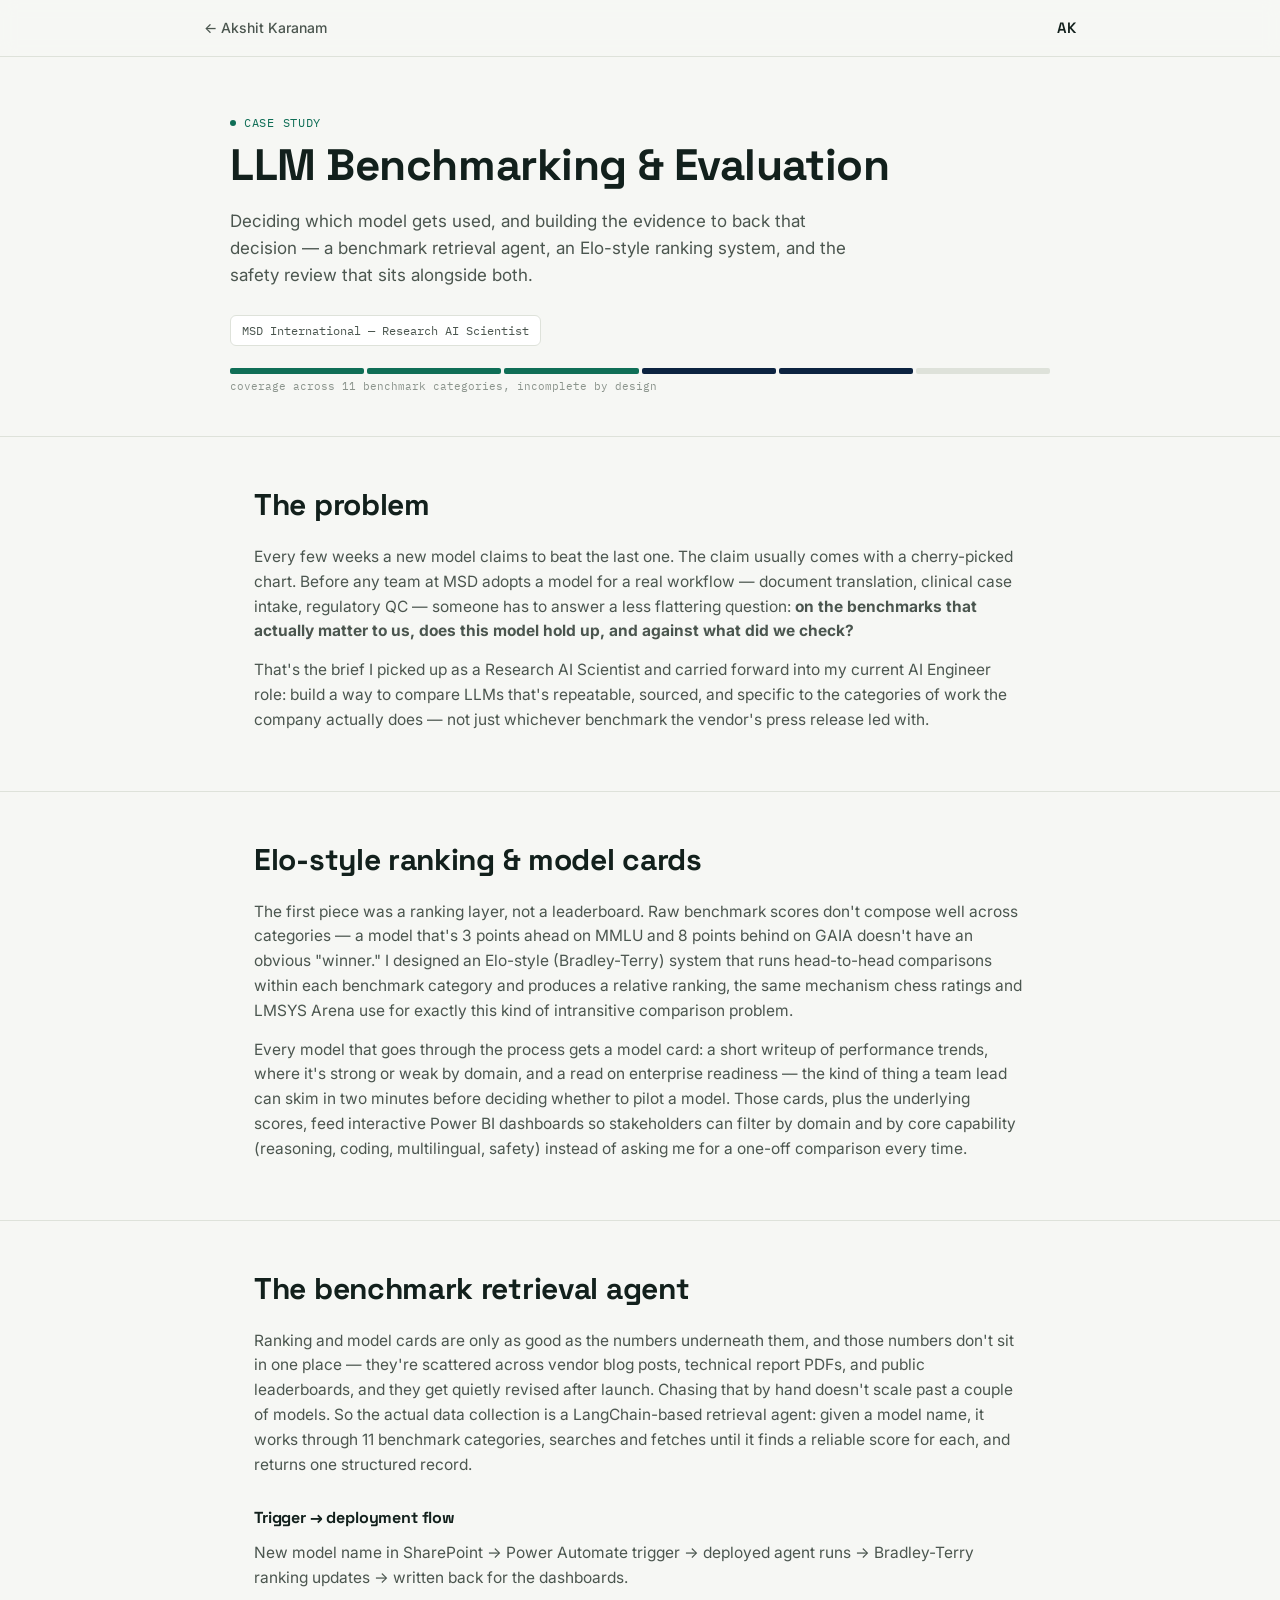
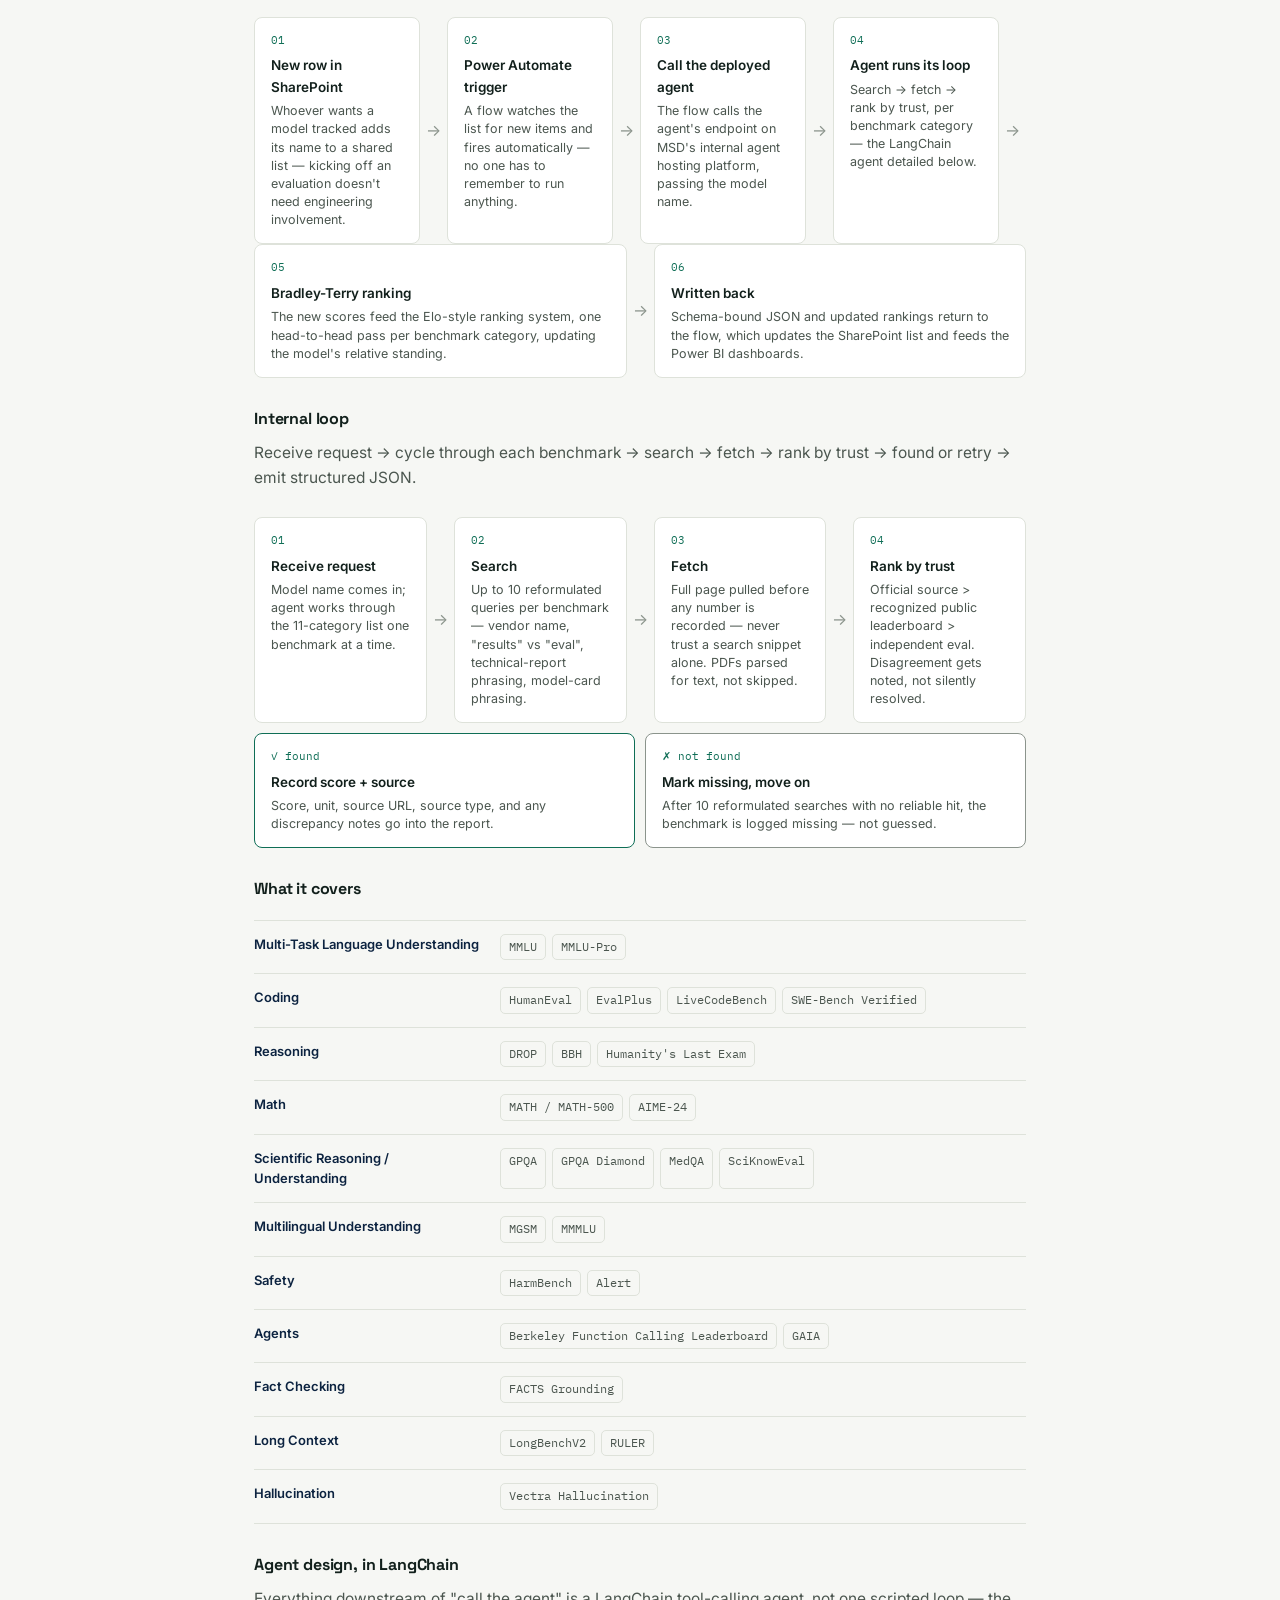
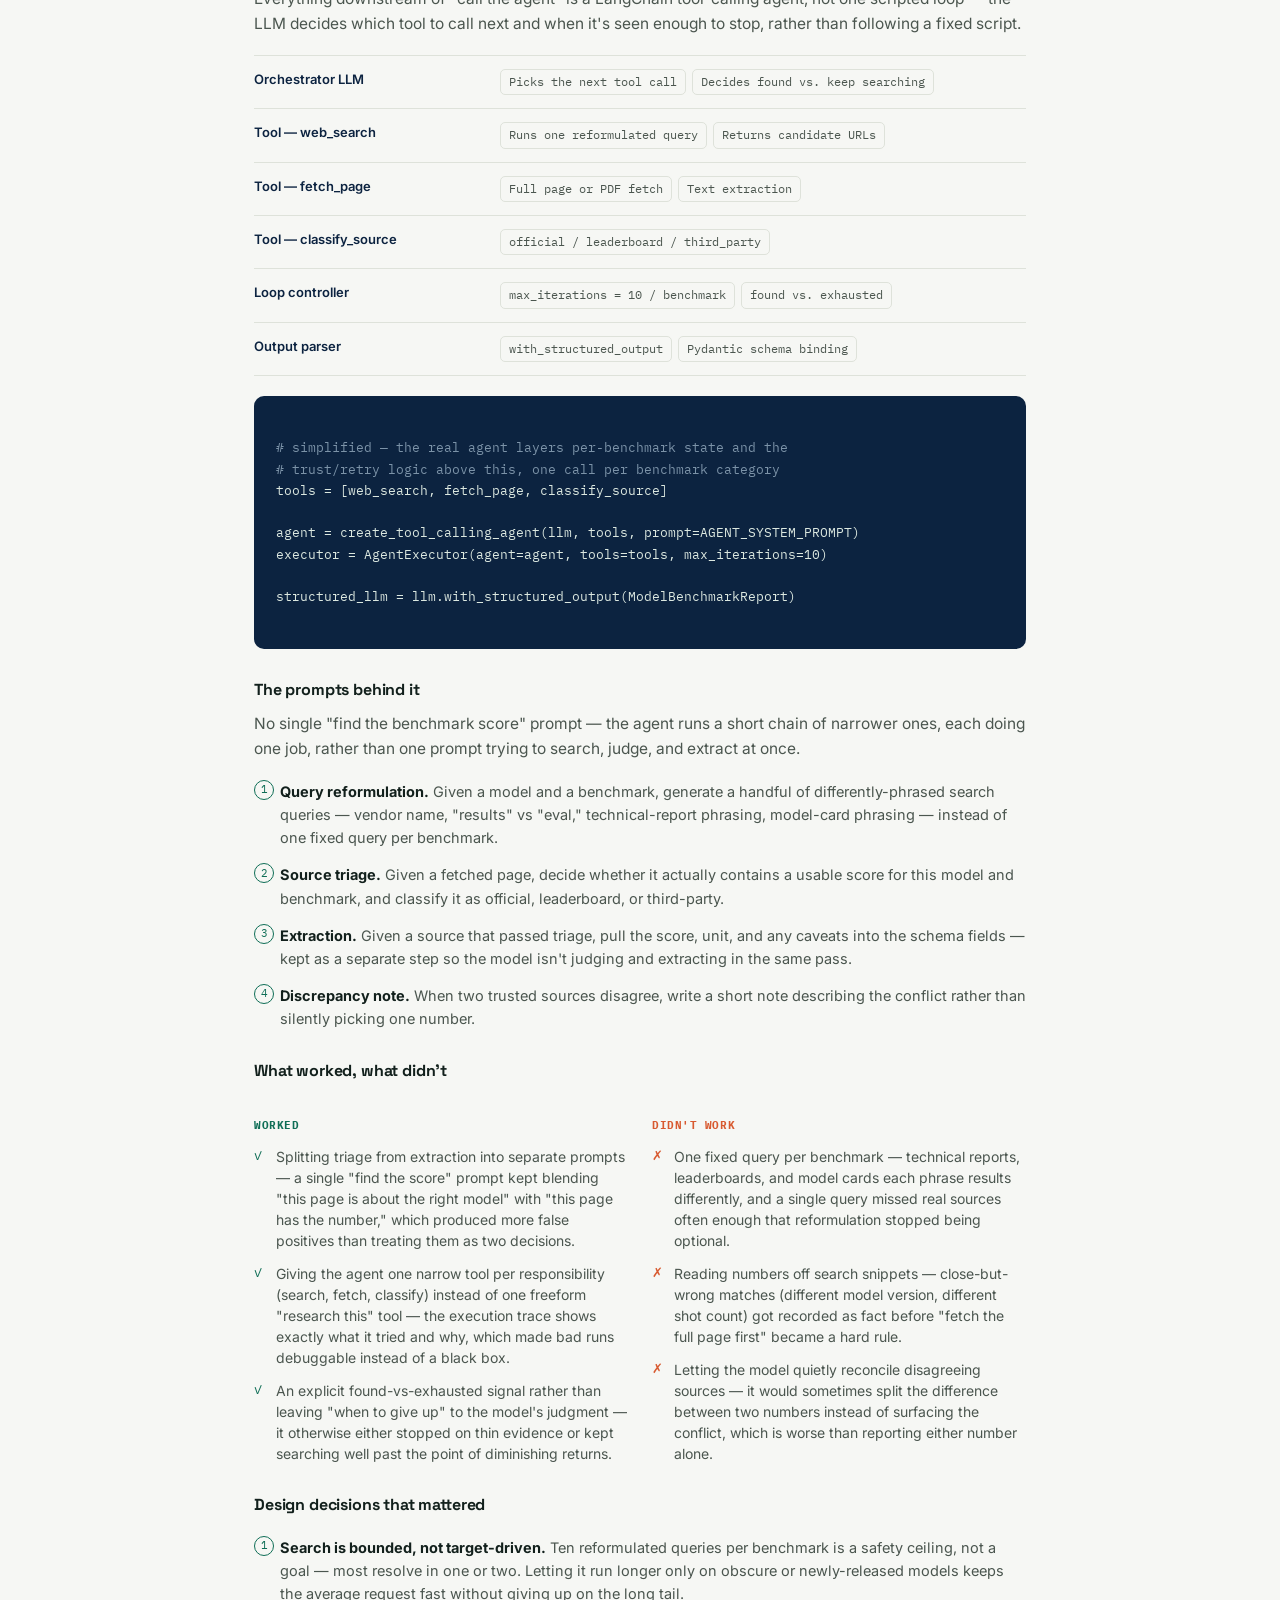
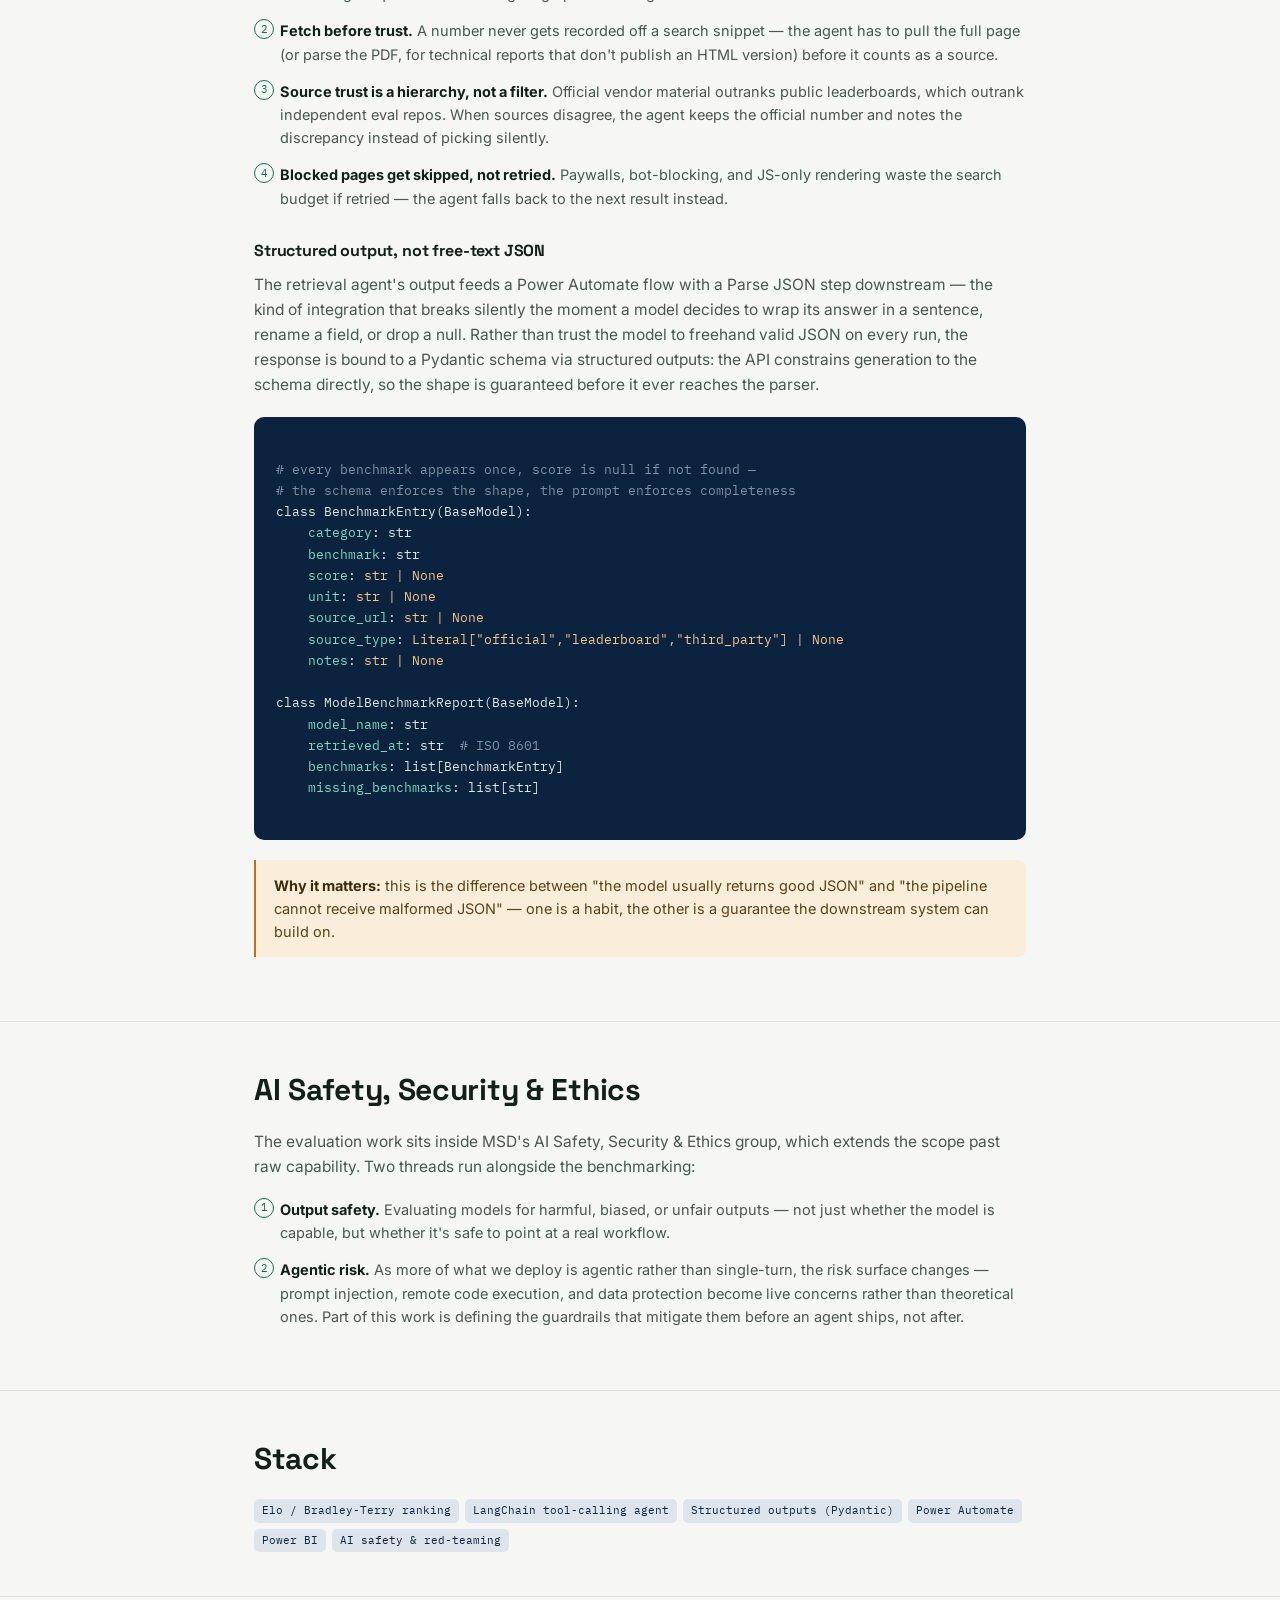
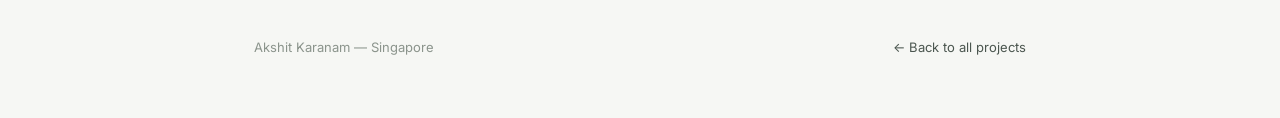
==== commit 90b59a03: "improvments" ====
--- a/projects/llm-benchmarking-evaluation.html
+++ b/projects/llm-benchmarking-evaluation.html
@@ -54,7 +54,7 @@
     <p class="lede">Ranking and model cards are only as good as the numbers underneath them, and those numbers don't sit in one place — they're scattered across vendor blog posts, technical report PDFs, and public leaderboards, and they get quietly revised after launch. Chasing that by hand doesn't scale past a couple of models. So the actual data collection is a LangChain-based retrieval agent: given a model name, it works through 11 benchmark categories, searches and fetches until it finds a reliable score for each, and returns one structured record.</p>
 
     <h3 class="sub">Trigger → deployment flow</h3>
-    <p class="lede" style="margin-bottom:0;">New model name in SharePoint → Power Automate trigger → deployed agent runs → structured JSON returns → written back for the dashboards.</p>
+    <p class="lede" style="margin-bottom:0;">New model name in SharePoint → Power Automate trigger → deployed agent runs → Bradley-Terry ranking updates → written back for the dashboards.</p>
     <div class="loop">
       <div class="loop-step">
         <div class="n">01</div>
@@ -82,8 +82,14 @@
       <div class="loop-arrow">→</div>
       <div class="loop-step">
         <div class="n">05</div>
+        <div class="t">Bradley-Terry ranking</div>
+        <div class="d">The new scores feed the Elo-style ranking system, one head-to-head pass per benchmark category, updating the model's relative standing.</div>
+      </div>
+      <div class="loop-arrow">→</div>
+      <div class="loop-step">
+        <div class="n">06</div>
         <div class="t">Written back</div>
-        <div class="d">Schema-bound JSON returns to the flow, which updates the SharePoint list and feeds the Power BI dashboards.</div>
+        <div class="d">Schema-bound JSON and updated rankings return to the flow, which updates the SharePoint list and feeds the Power BI dashboards.</div>
       </div>
     </div>
 
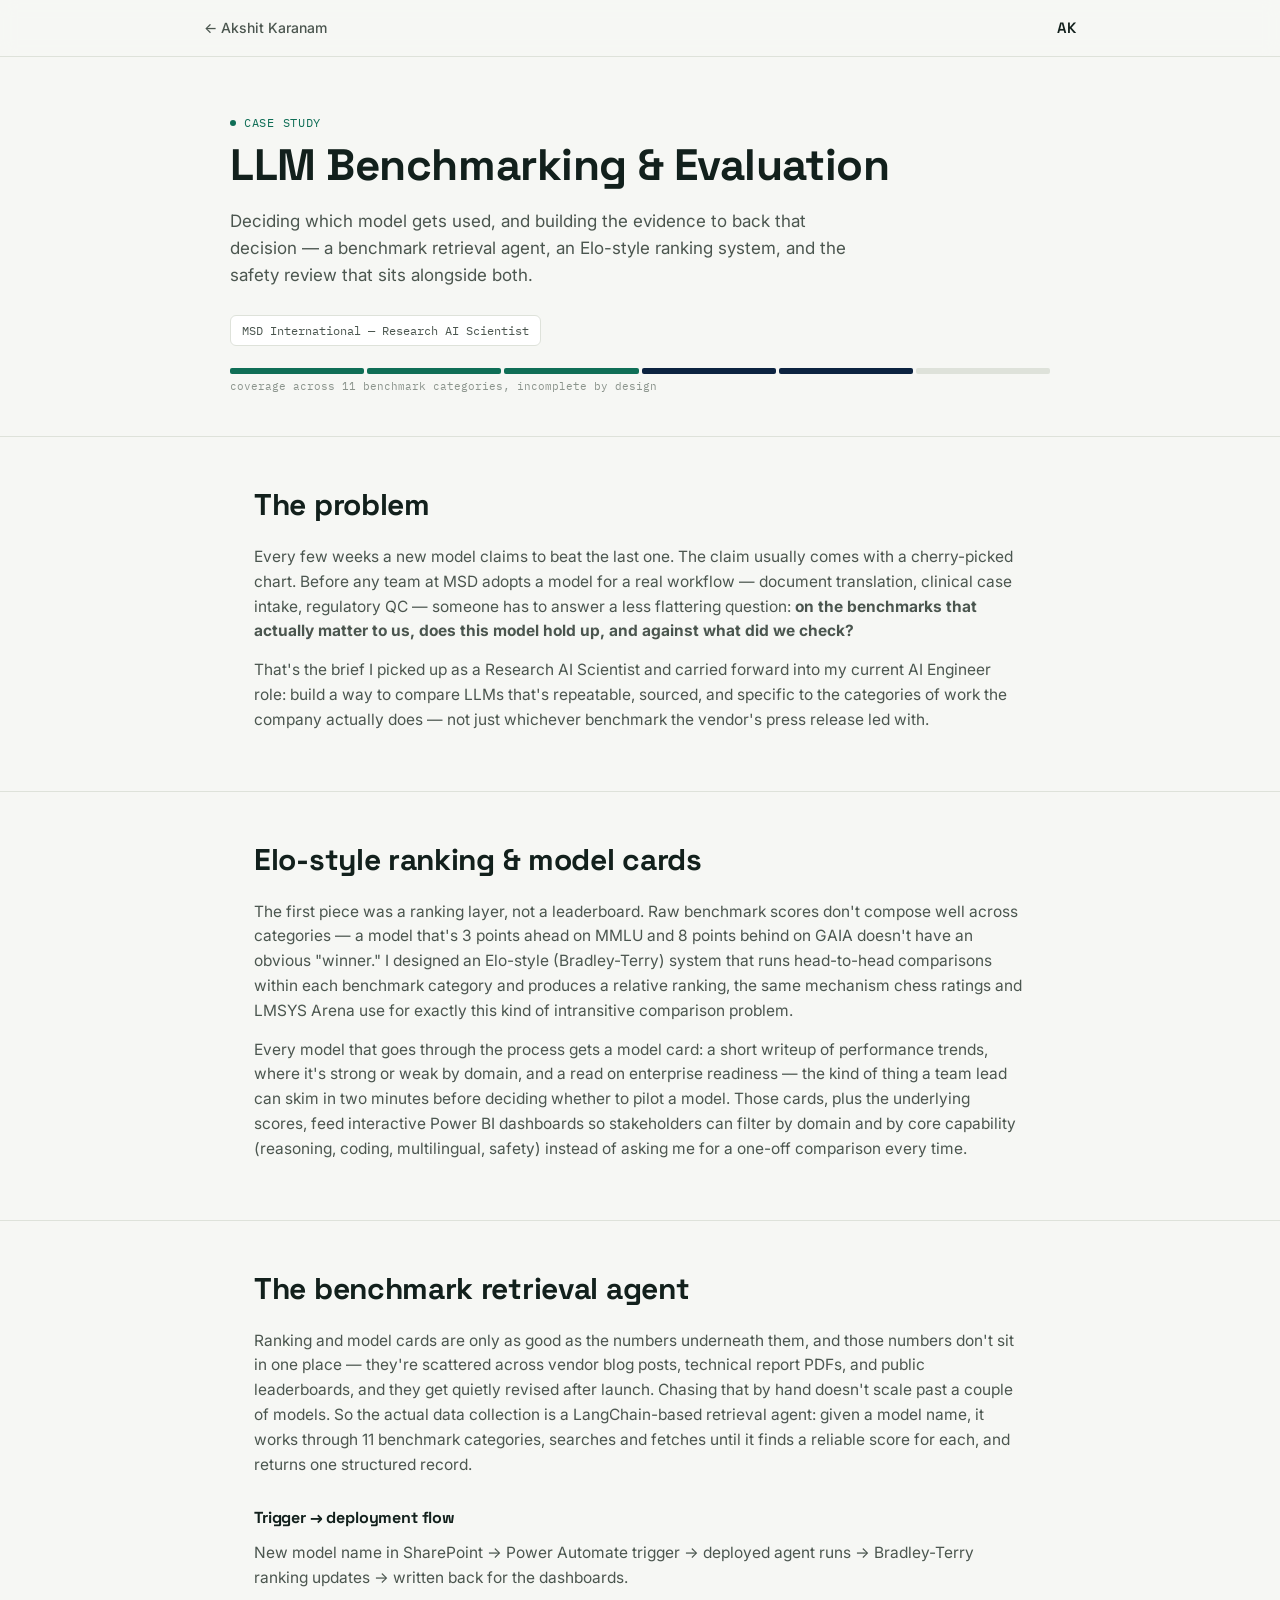
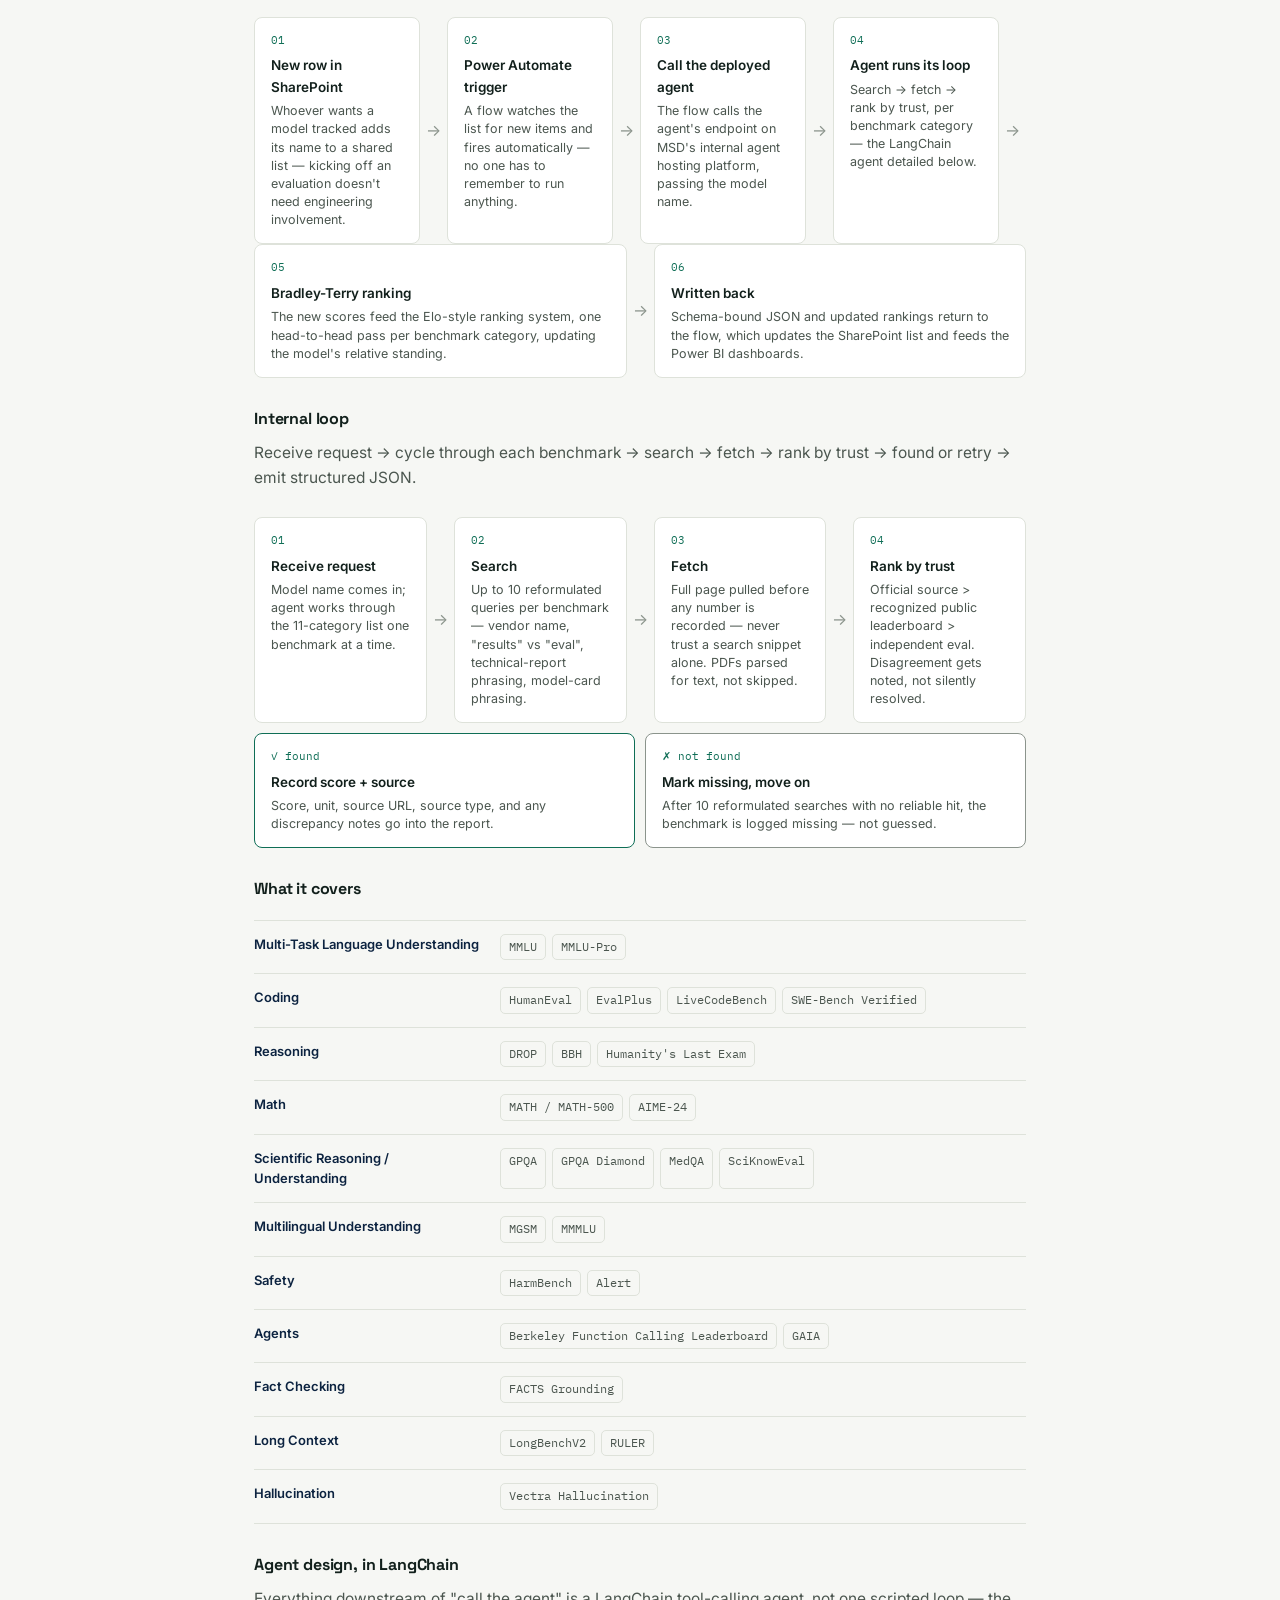
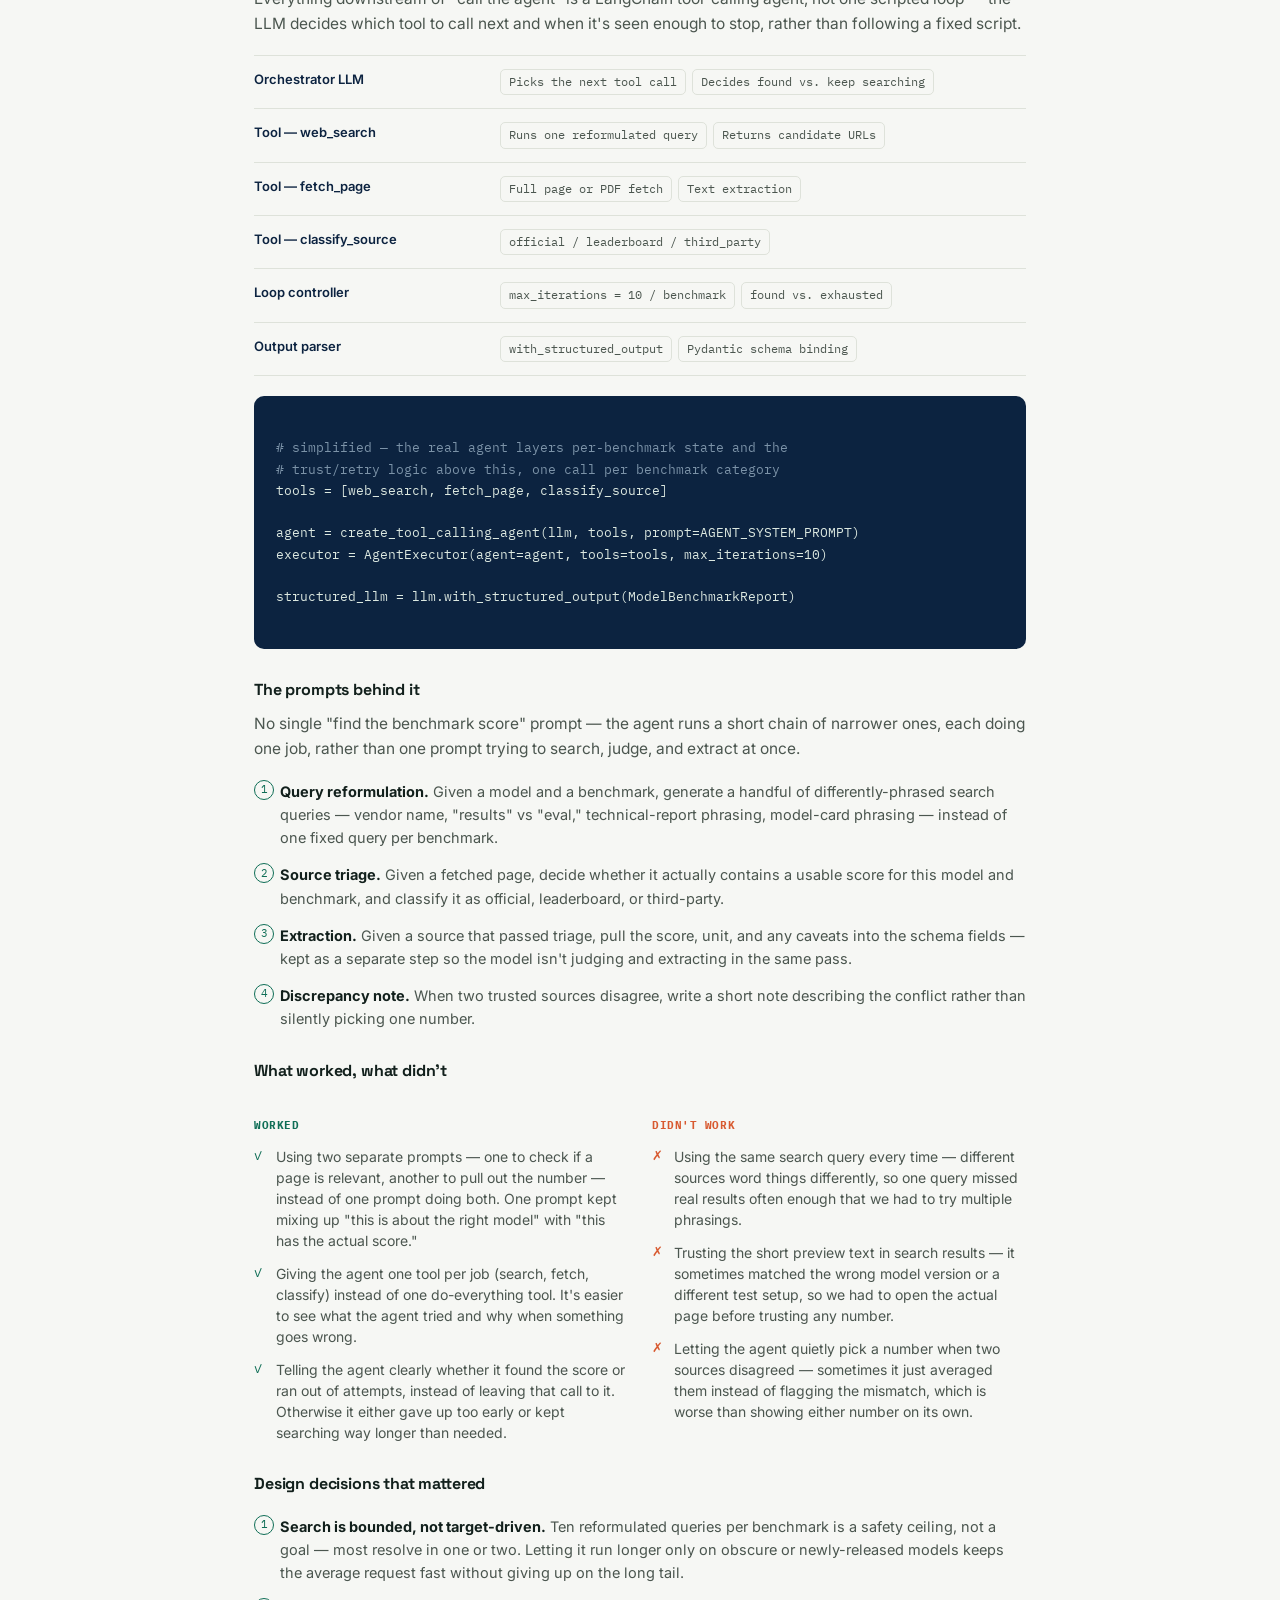
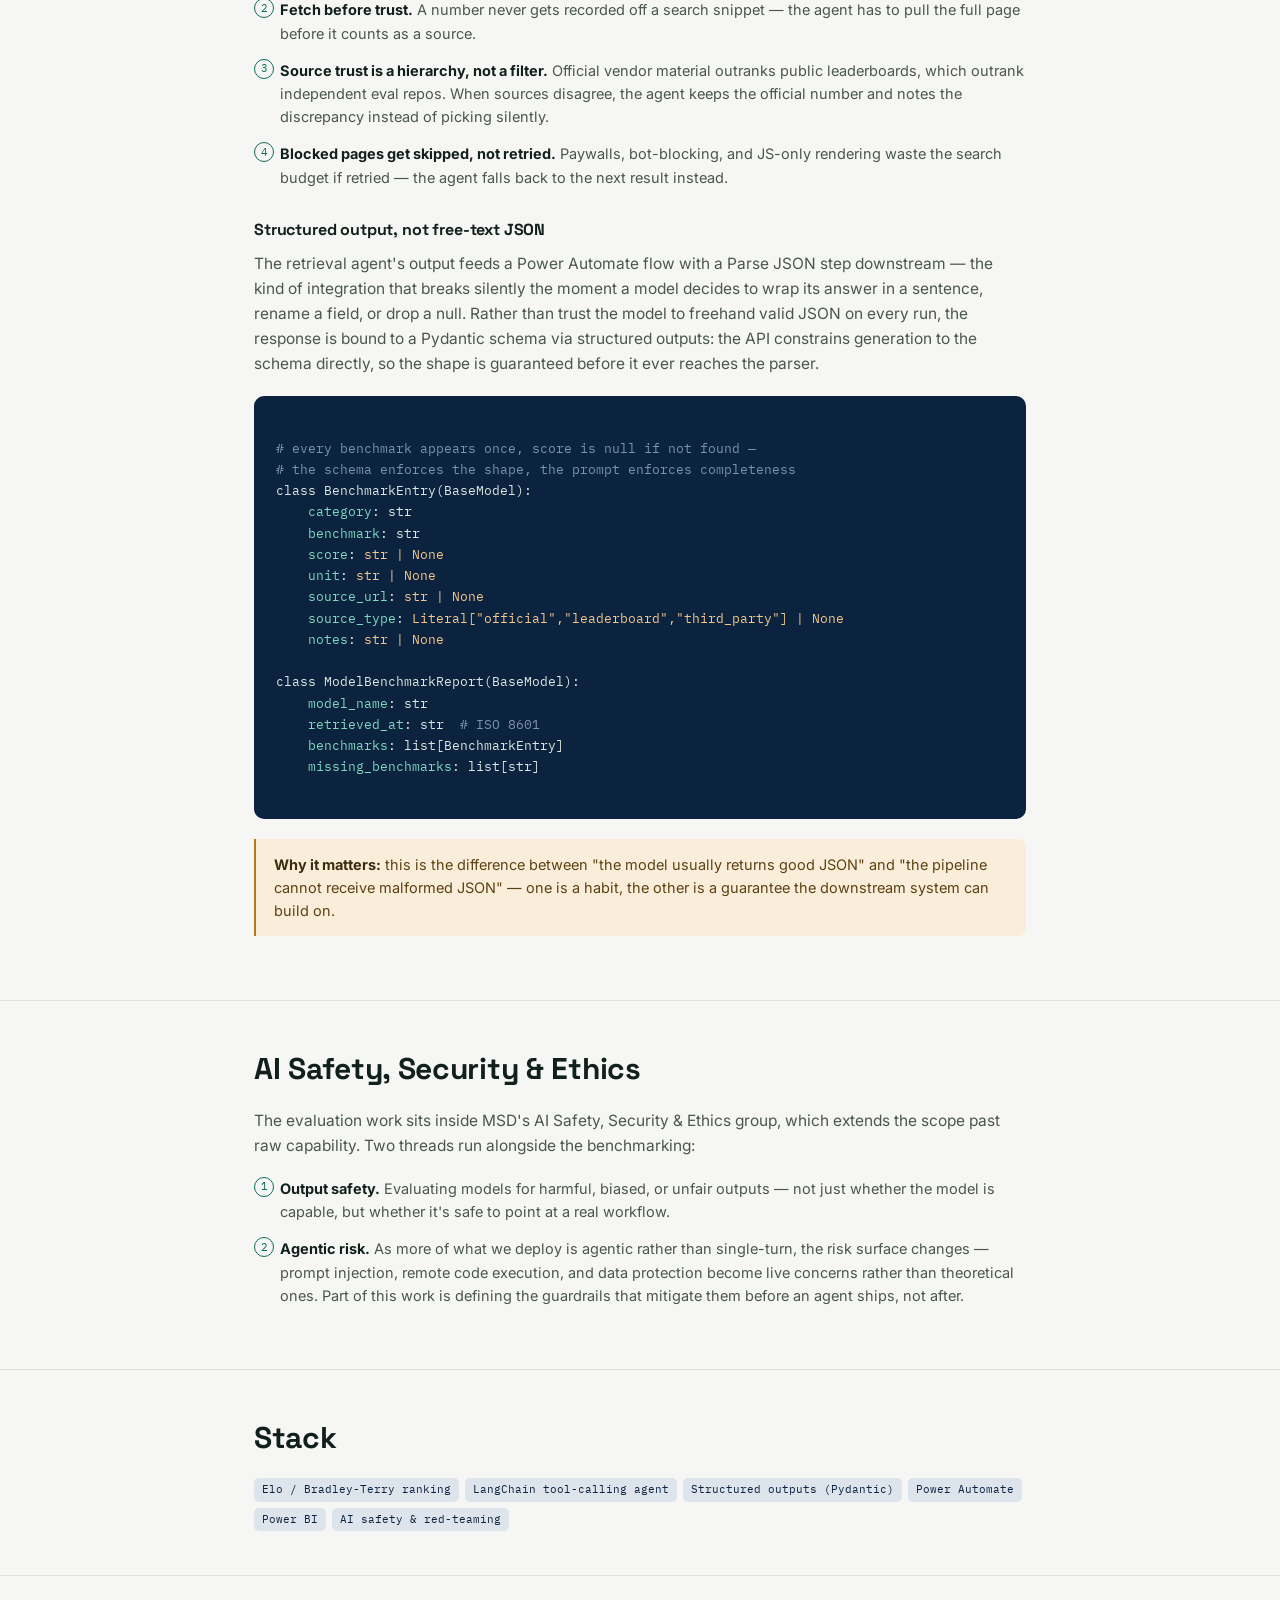
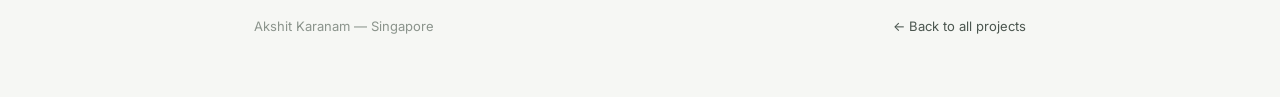
==== commit 8af78686: "okay better changes to llm" ====
--- a/projects/llm-benchmarking-evaluation.html
+++ b/projects/llm-benchmarking-evaluation.html
@@ -234,17 +234,17 @@
       <div class="verdict-col worked">
         <h4>Worked</h4>
         <ul class="verdict-list">
-          <li>Splitting triage from extraction into separate prompts — a single "find the score" prompt kept blending "this page is about the right model" with "this page has the number," which produced more false positives than treating them as two decisions.</li>
-          <li>Giving the agent one narrow tool per responsibility (search, fetch, classify) instead of one freeform "research this" tool — the execution trace shows exactly what it tried and why, which made bad runs debuggable instead of a black box.</li>
-          <li>An explicit found-vs-exhausted signal rather than leaving "when to give up" to the model's judgment — it otherwise either stopped on thin evidence or kept searching well past the point of diminishing returns.</li>
+          <li>Using two separate prompts — one to check if a page is relevant, another to pull out the number — instead of one prompt doing both. One prompt kept mixing up "this is about the right model" with "this has the actual score."</li>
+          <li>Giving the agent one tool per job (search, fetch, classify) instead of one do-everything tool. It's easier to see what the agent tried and why when something goes wrong.</li>
+          <li>Telling the agent clearly whether it found the score or ran out of attempts, instead of leaving that call to it. Otherwise it either gave up too early or kept searching way longer than needed.</li>
         </ul>
       </div>
       <div class="verdict-col didnt">
         <h4>Didn't work</h4>
         <ul class="verdict-list">
-          <li>One fixed query per benchmark — technical reports, leaderboards, and model cards each phrase results differently, and a single query missed real sources often enough that reformulation stopped being optional.</li>
-          <li>Reading numbers off search snippets — close-but-wrong matches (different model version, different shot count) got recorded as fact before "fetch the full page first" became a hard rule.</li>
-          <li>Letting the model quietly reconcile disagreeing sources — it would sometimes split the difference between two numbers instead of surfacing the conflict, which is worse than reporting either number alone.</li>
+          <li>Using the same search query every time — different sources word things differently, so one query missed real results often enough that we had to try multiple phrasings.</li>
+          <li>Trusting the short preview text in search results — it sometimes matched the wrong model version or a different test setup, so we had to open the actual page before trusting any number.</li>
+          <li>Letting the agent quietly pick a number when two sources disagreed — sometimes it just averaged them instead of flagging the mismatch, which is worse than showing either number on its own.</li>
         </ul>
       </div>
     </div>
@@ -252,7 +252,7 @@
     <h3 class="sub">Design decisions that mattered</h3>
     <ol class="rule-list">
       <li data-n="1"><b>Search is bounded, not target-driven.</b> Ten reformulated queries per benchmark is a safety ceiling, not a goal — most resolve in one or two. Letting it run longer only on obscure or newly-released models keeps the average request fast without giving up on the long tail.</li>
-      <li data-n="2"><b>Fetch before trust.</b> A number never gets recorded off a search snippet — the agent has to pull the full page (or parse the PDF, for technical reports that don't publish an HTML version) before it counts as a source.</li>
+      <li data-n="2"><b>Fetch before trust.</b> A number never gets recorded off a search snippet — the agent has to pull the full page before it counts as a source.</li>
       <li data-n="3"><b>Source trust is a hierarchy, not a filter.</b> Official vendor material outranks public leaderboards, which outrank independent eval repos. When sources disagree, the agent keeps the official number and notes the discrepancy instead of picking silently.</li>
       <li data-n="4"><b>Blocked pages get skipped, not retried.</b> Paywalls, bot-blocking, and JS-only rendering waste the search budget if retried — the agent falls back to the next result instead.</li>
     </ol>
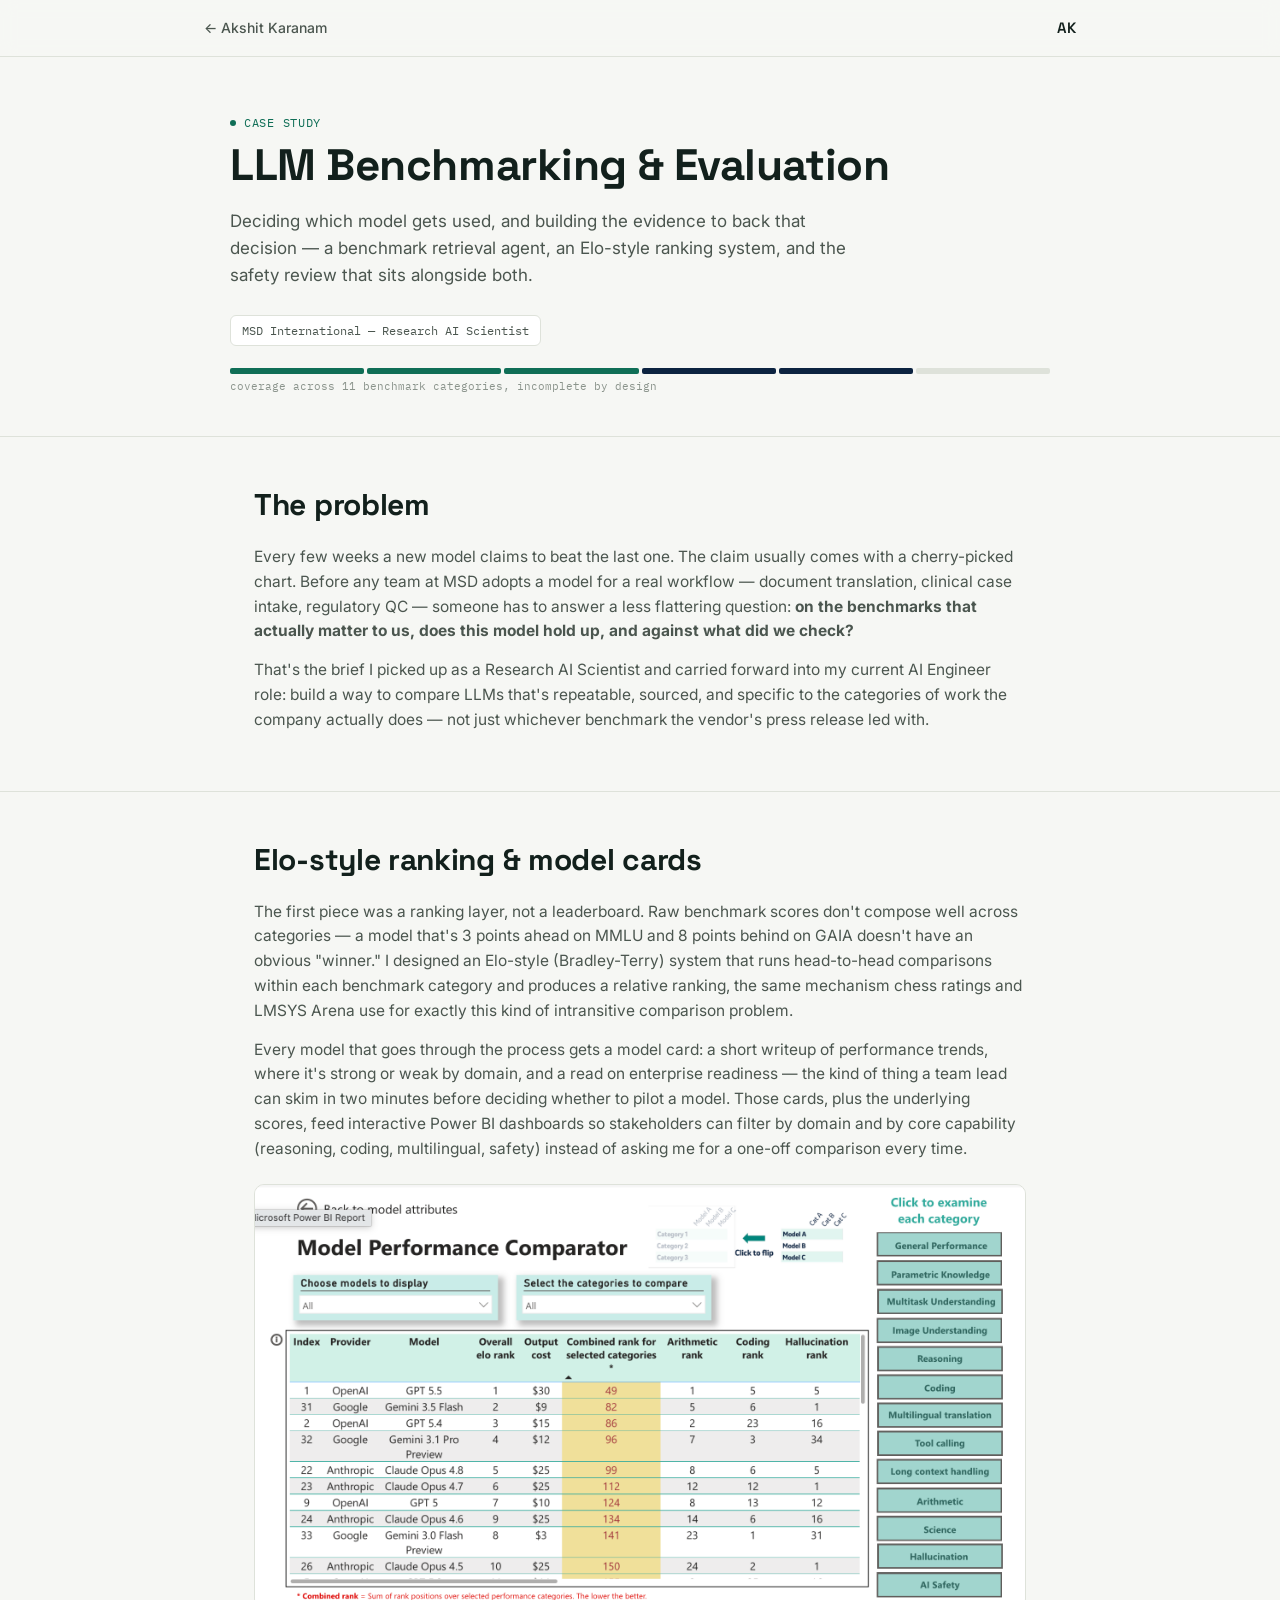
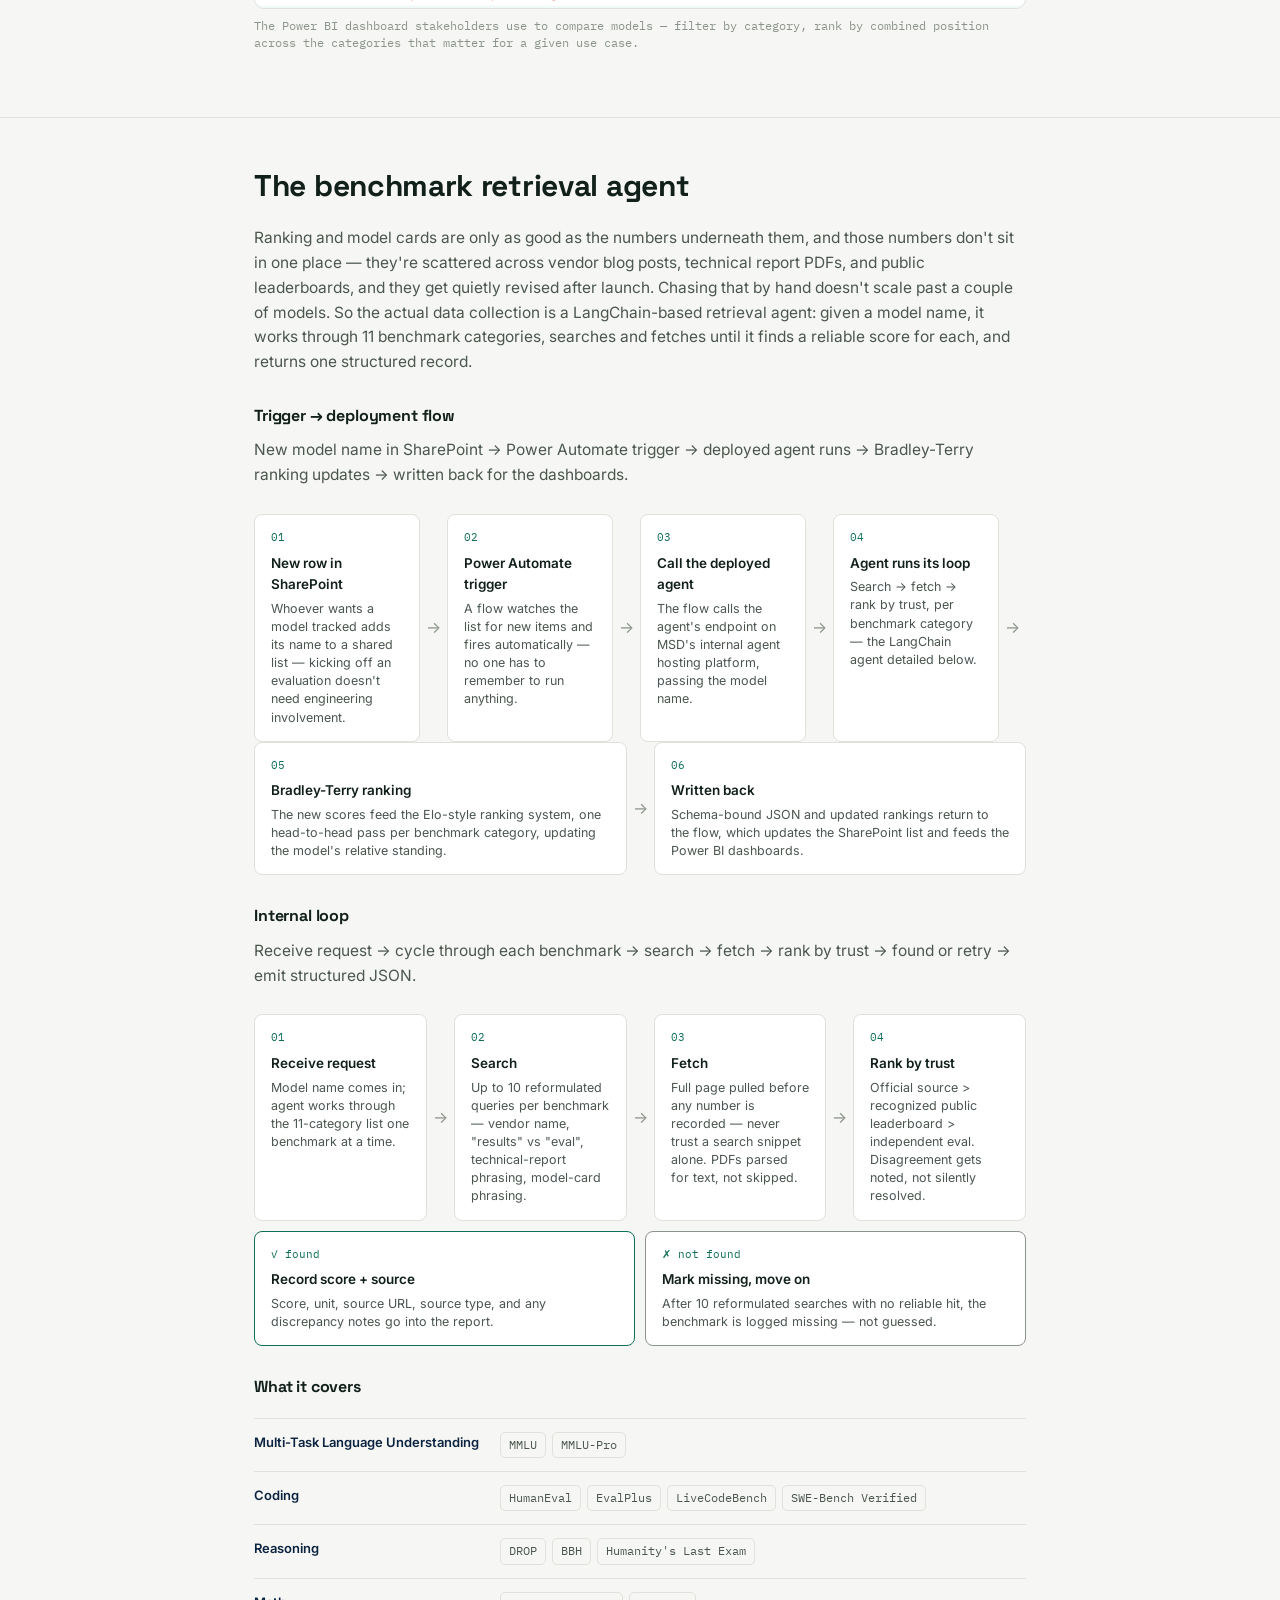
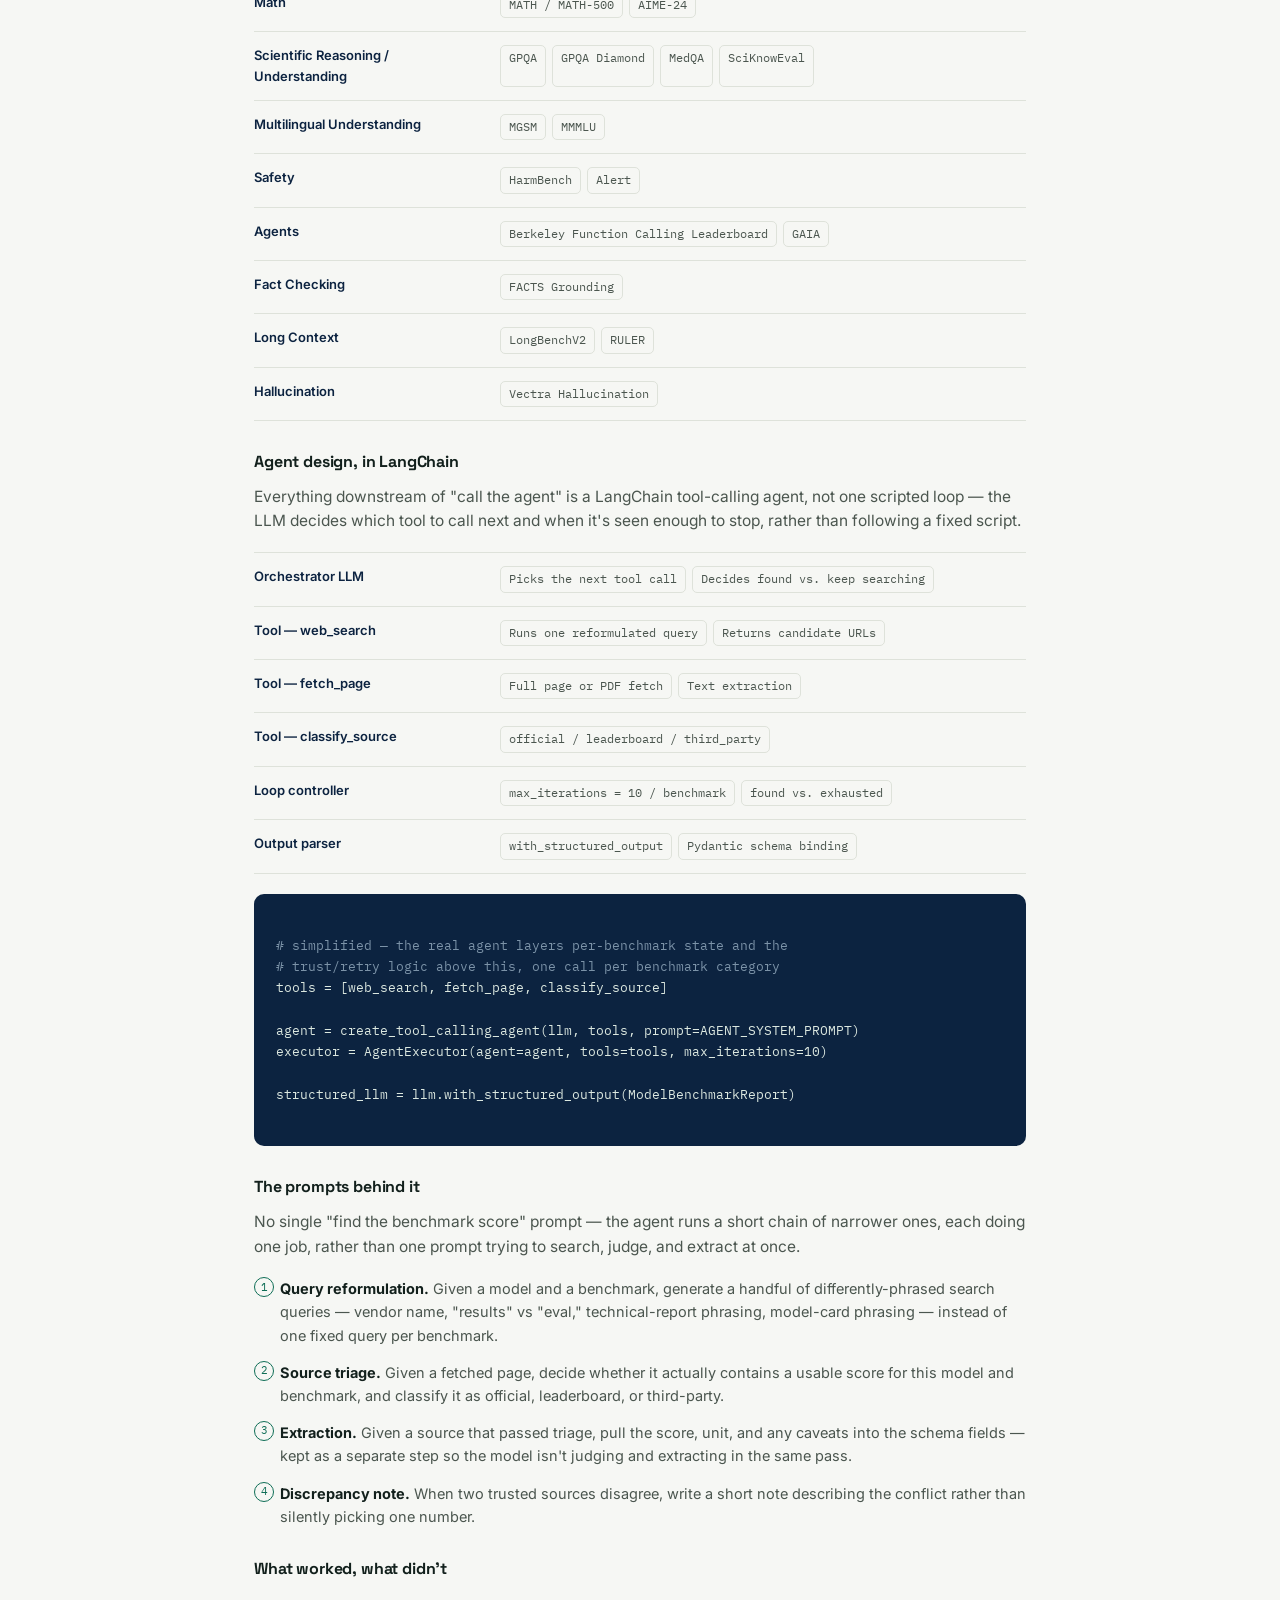
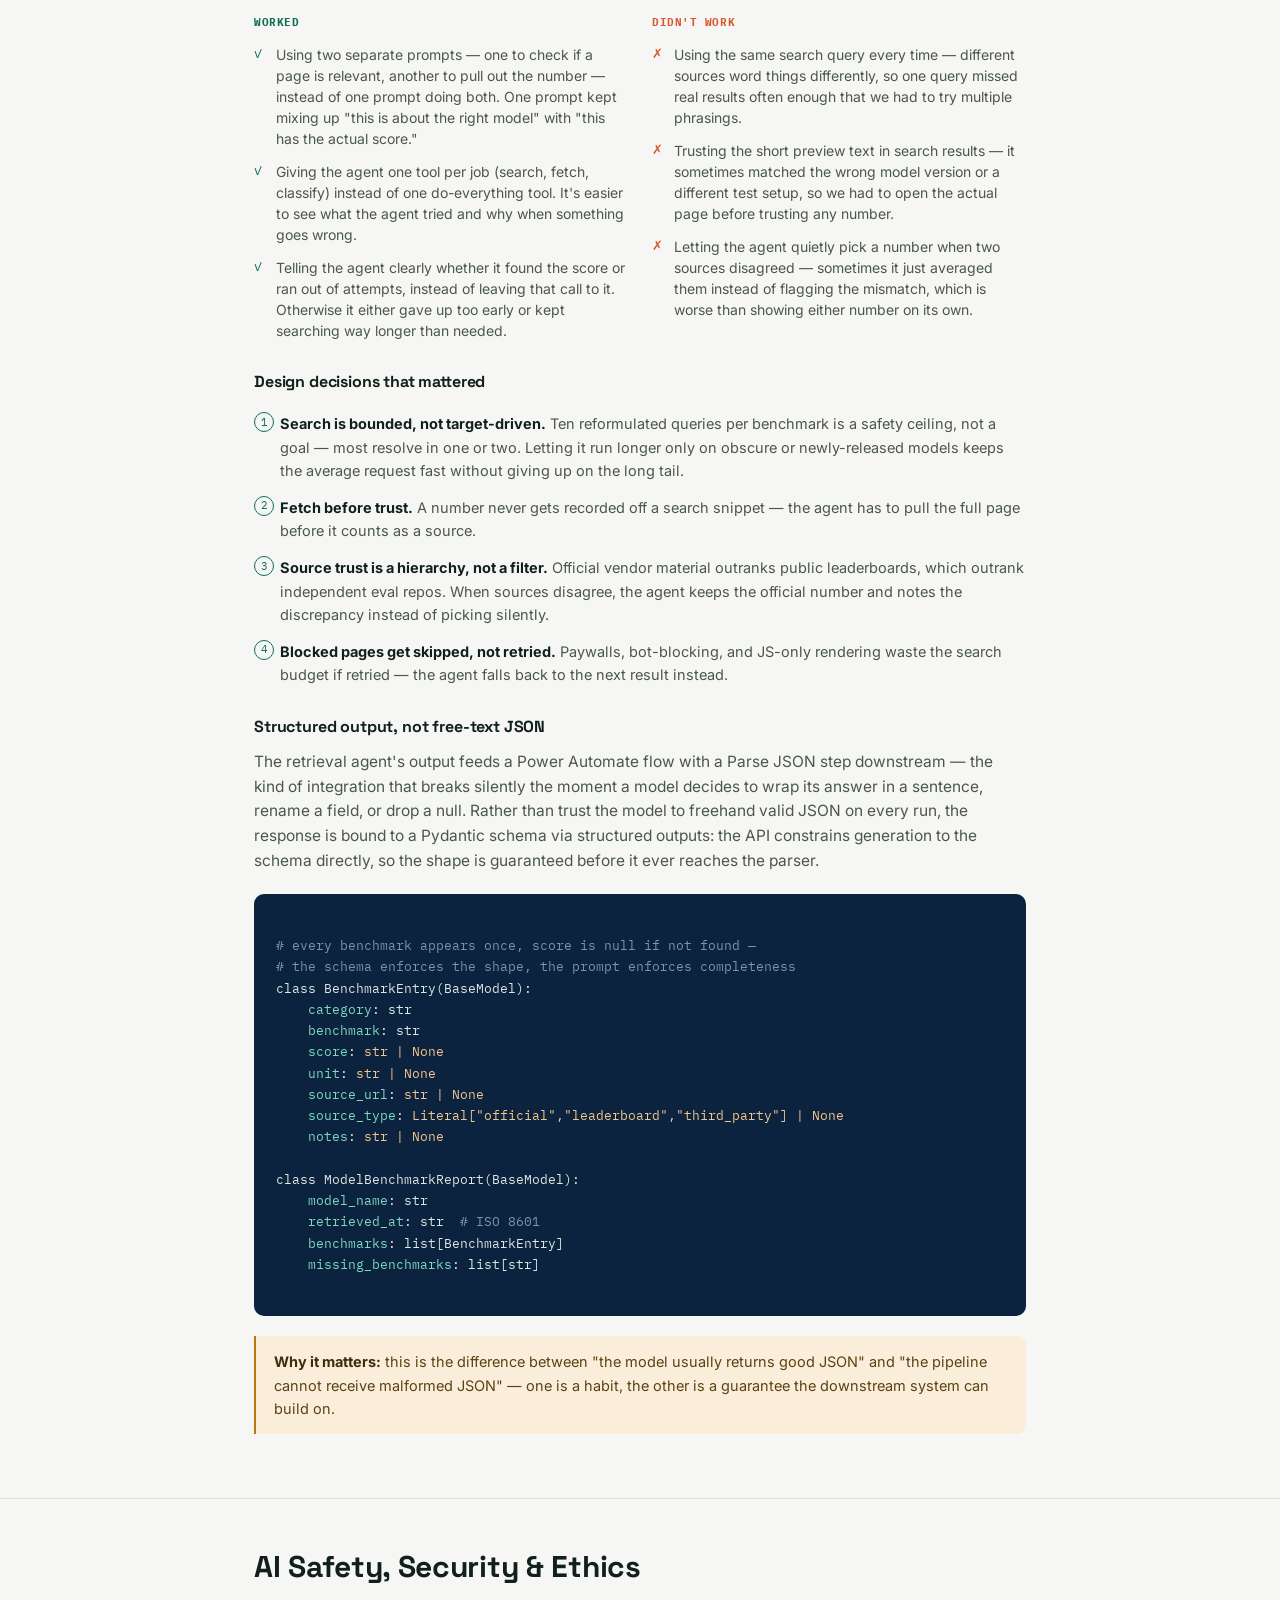
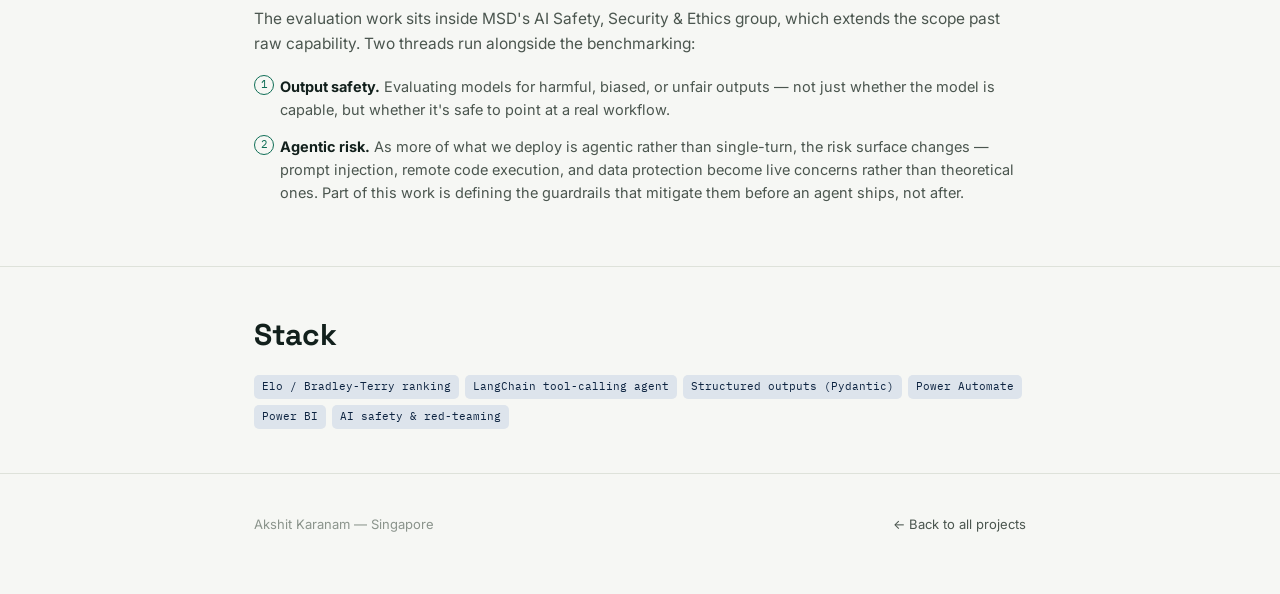
==== commit d2015cbb: "added powerbi screenshot" ====
--- a/projects/llm-benchmarking-evaluation.html
+++ b/projects/llm-benchmarking-evaluation.html
@@ -45,6 +45,10 @@
     <h2 class="section-title">Elo-style ranking &amp; model cards</h2>
     <p class="lede">The first piece was a ranking layer, not a leaderboard. Raw benchmark scores don't compose well across categories — a model that's 3 points ahead on MMLU and 8 points behind on GAIA doesn't have an obvious "winner." I designed an Elo-style (Bradley-Terry) system that runs head-to-head comparisons within each benchmark category and produces a relative ranking, the same mechanism chess ratings and LMSYS Arena use for exactly this kind of intransitive comparison problem.</p>
     <p class="lede">Every model that goes through the process gets a model card: a short writeup of performance trends, where it's strong or weak by domain, and a read on enterprise readiness — the kind of thing a team lead can skim in two minutes before deciding whether to pilot a model. Those cards, plus the underlying scores, feed interactive Power BI dashboards so stakeholders can filter by domain and by core capability (reasoning, coding, multilingual, safety) instead of asking me for a one-off comparison every time.</p>
+    <figure class="screenshot-figure">
+      <img class="screenshot" src="../img/power-bi-model-comparator.png" alt="Power BI 'Model Performance Comparator' dashboard, showing models ranked by combined rank across selected benchmark categories such as arithmetic, coding, and hallucination">
+      <figcaption class="screenshot-caption">The Power BI dashboard stakeholders use to compare models — filter by category, rank by combined position across the categories that matter for a given use case.</figcaption>
+    </figure>
   </div>
 </section>
 
--- a/css/project.css
+++ b/css/project.css
@@ -113,4 +113,14 @@
 .verdict-col.worked .verdict-list li::before{content:'✓';color:var(--teal);}
 .verdict-col.didnt .verdict-list li::before{content:'✗';color:var(--coral);}
 
+/* SCREENSHOTS */
+.screenshot-figure{margin:22px 0;}
+.screenshot{
+  width:100%;display:block;border:1px solid var(--line);border-radius:10px;
+}
+.screenshot-caption{
+  font-family:'IBM Plex Mono';font-size:11.5px;color:var(--ink-faint);
+  margin-top:8px;line-height:1.5;
+}
+
 footer{border-top:1px solid var(--line);}
